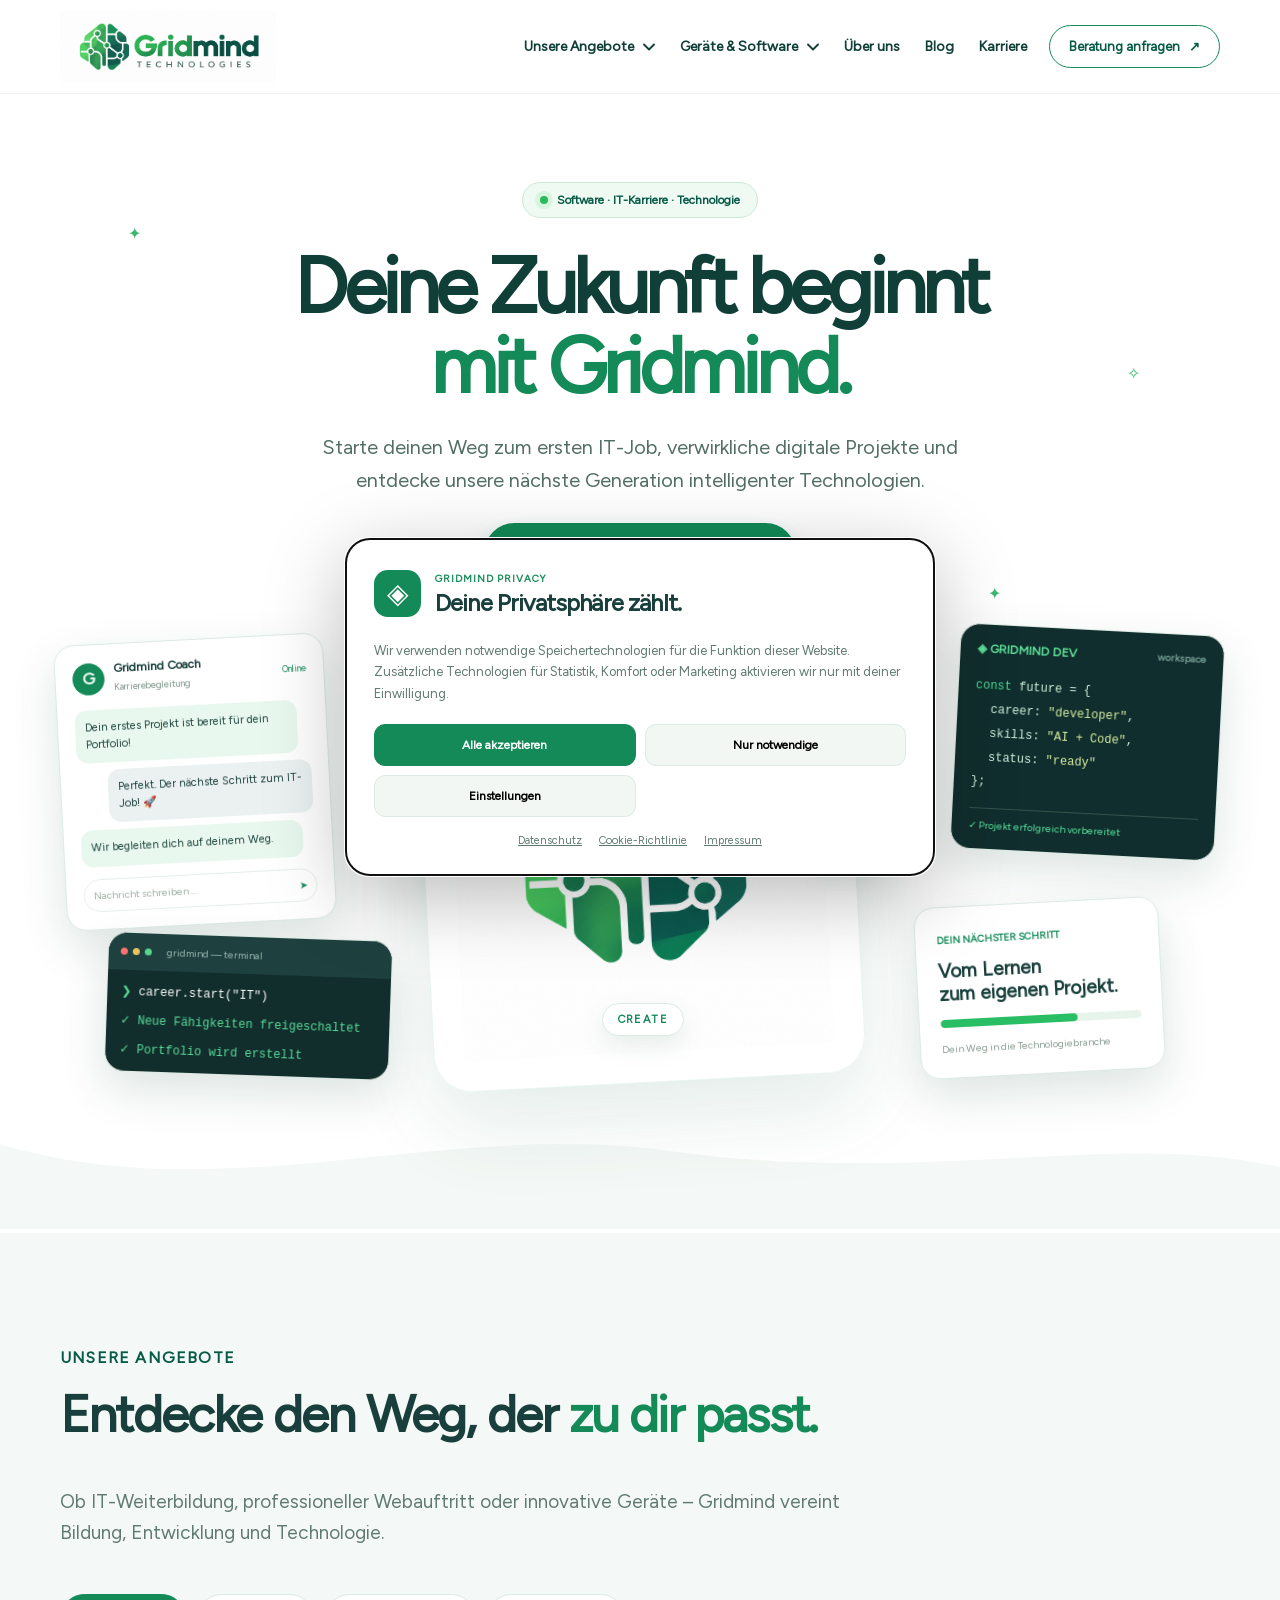
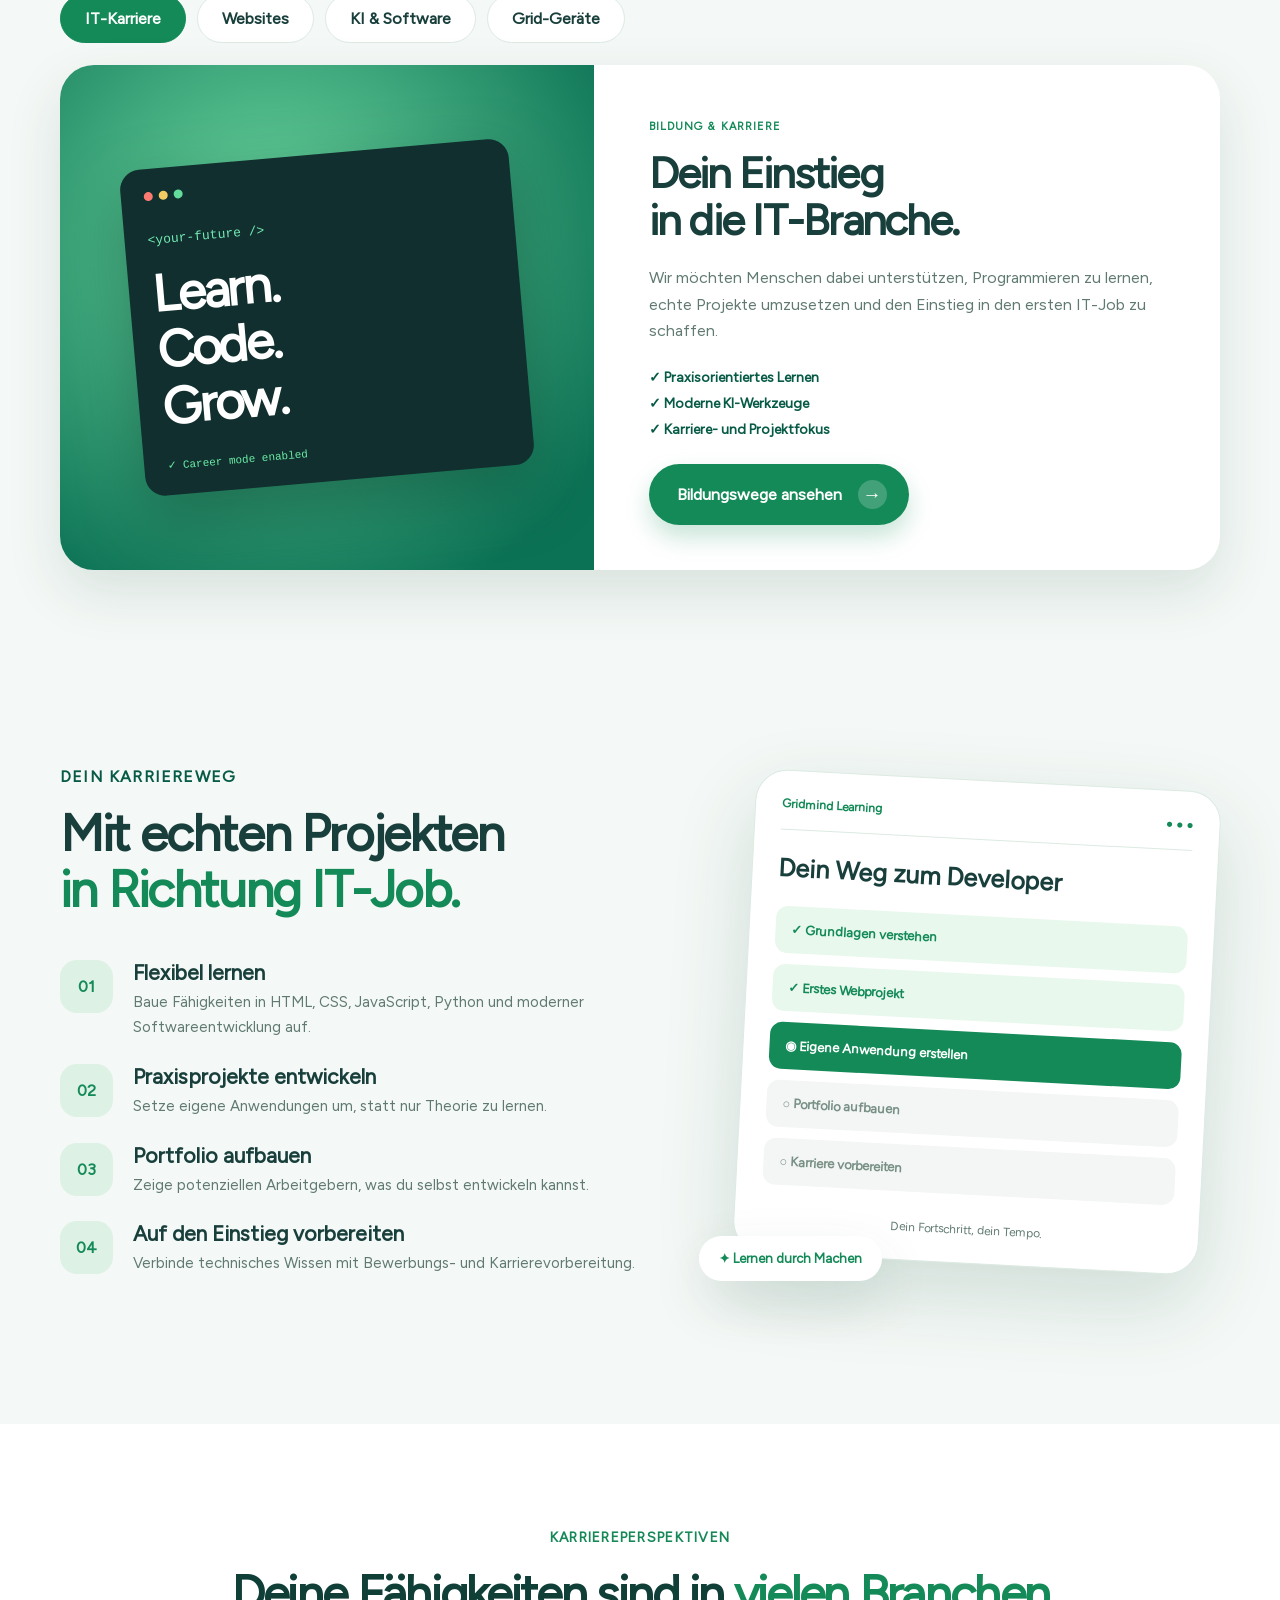
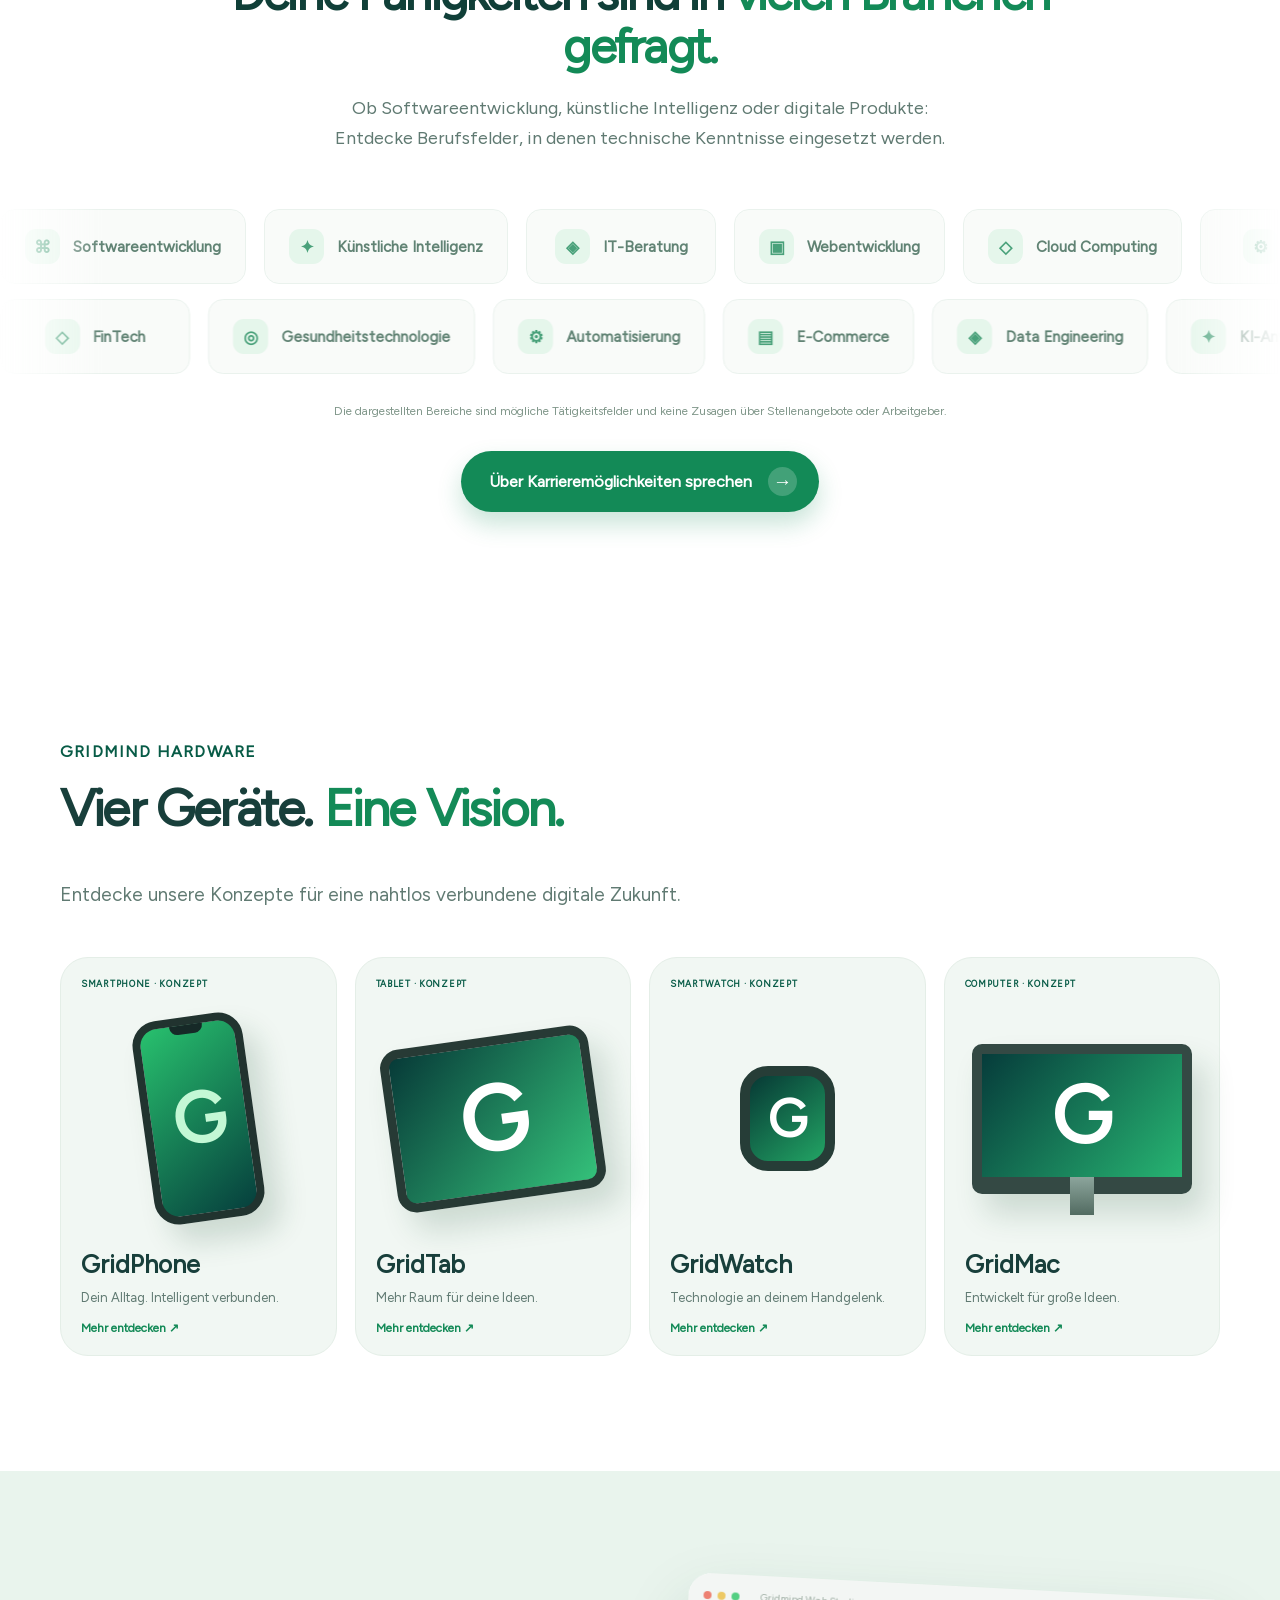
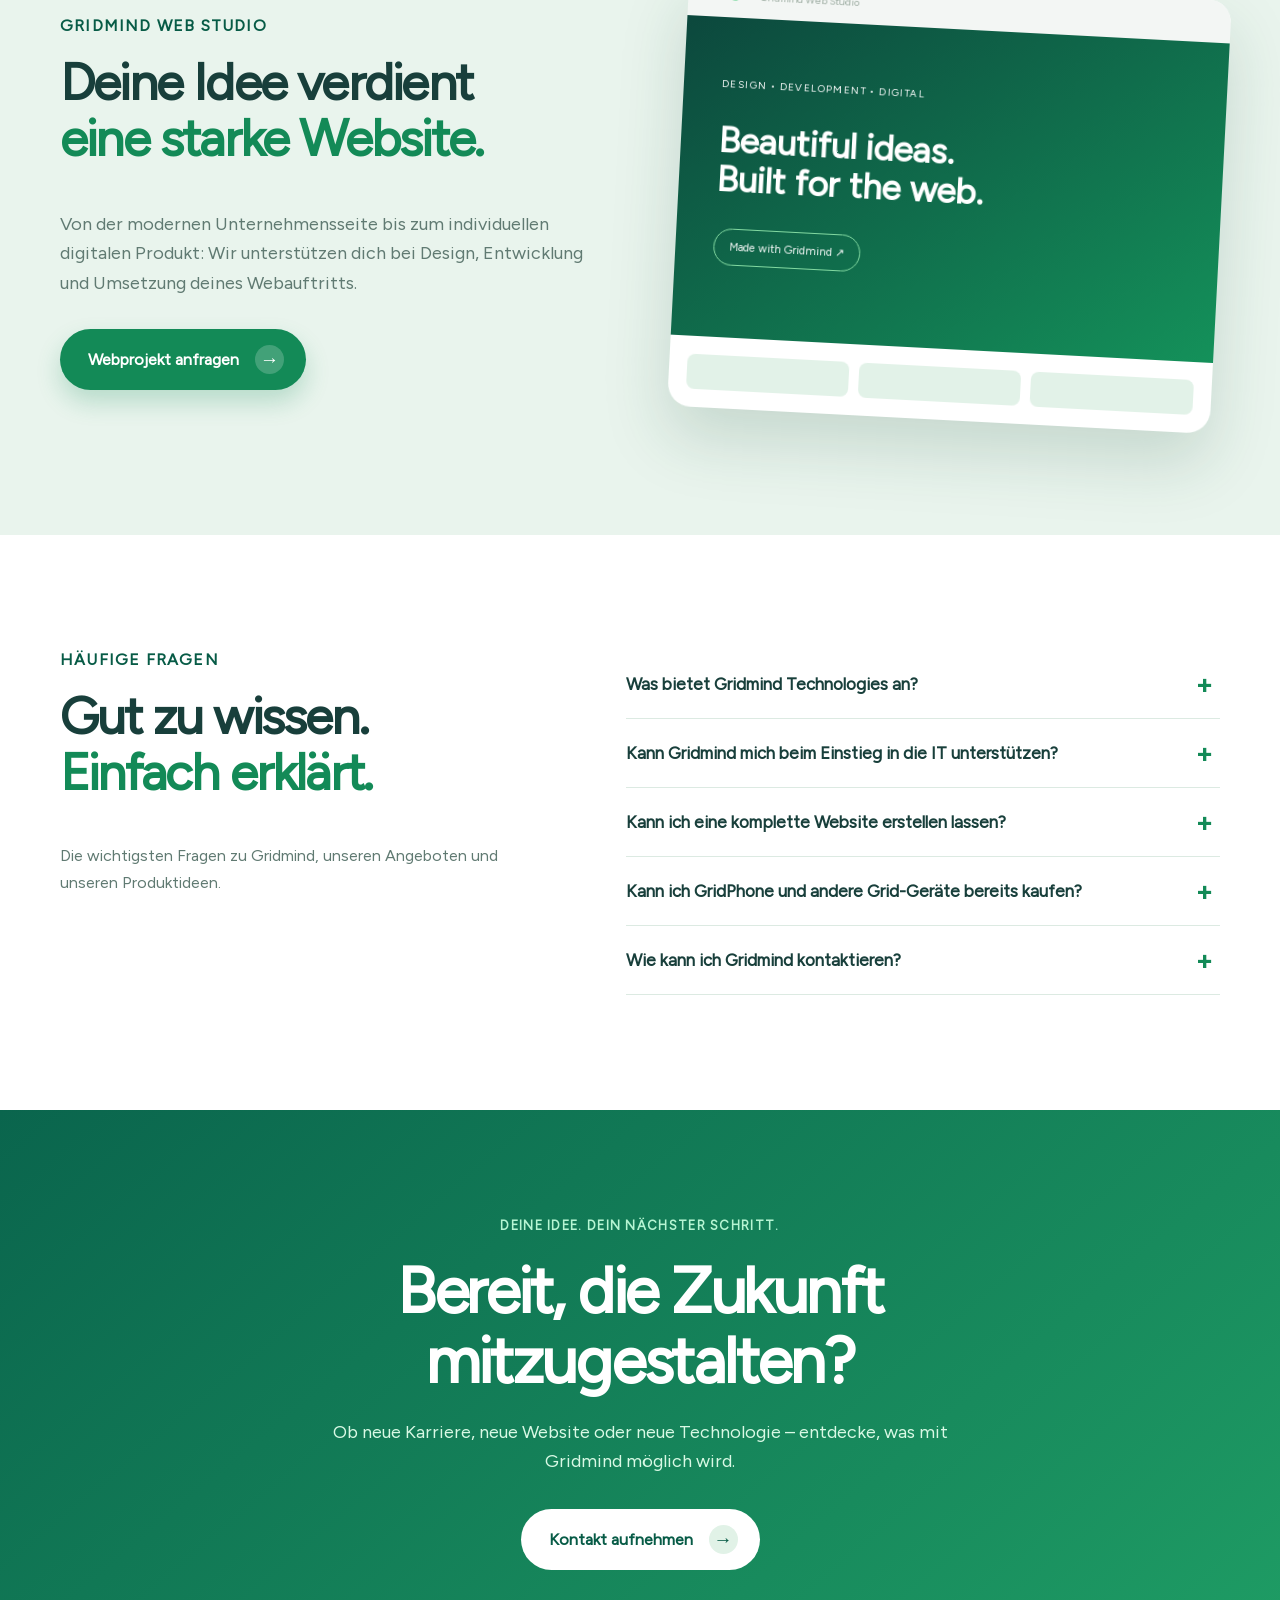
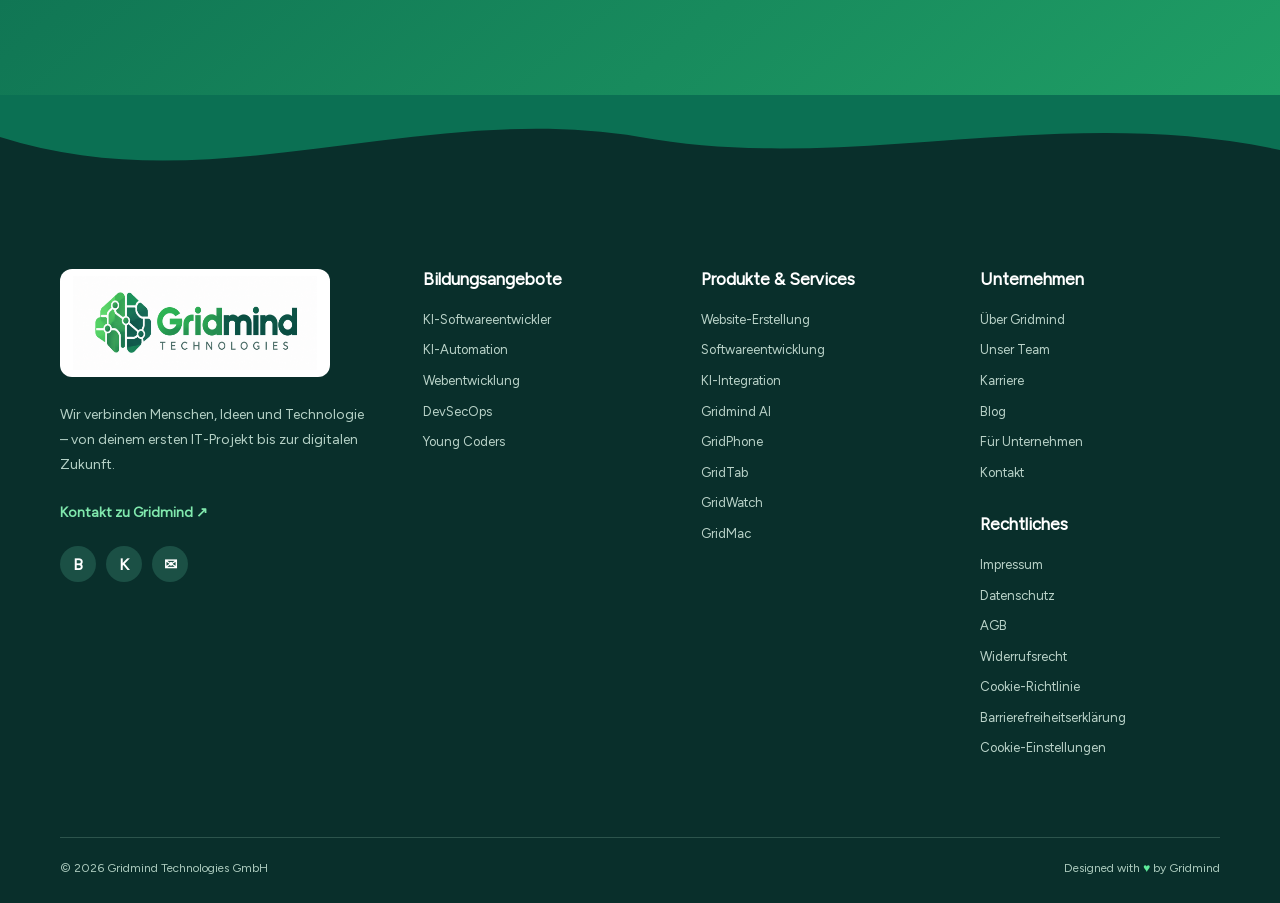
==== index.html @ 161f1cac "Initial commit" ====
<!DOCTYPE html>
<html lang="de">

<head>
  <meta charset="UTF-8">
  <meta name="viewport" content="width=device-width, initial-scale=1">
  <meta name="theme-color" content="#138a57">
  <meta name="description"
    content="Gridmind Technologies: Dein Einstieg in die IT, professionelle Webentwicklung, intelligente Software und die Grid-Gerätewelt.">
  <title>Gridmind Technologies | Deine Zukunft in der IT</title>
  <link rel="icon" href="assets/logo-icon.png" type="image/png">
  <link rel="stylesheet" href="css/style.css">
  <link rel="stylesheet" href="css/figtree.css">
  <link rel="stylesheet" href="css/education-shared.css">
  <link rel="stylesheet" href="../css/roadmap.css">
  <script src="js/main.js" defer></script>
</head>

<body>
  <a class="skip-link" href="#main-content">Zum Hauptinhalt</a>

  <!-- Gemeinsamer Header für alle Gridmind-Seiten -->
  <header class="site-header" id="site-header">
    <div class="container header-inner">
      <a class="brand" href="index.html" aria-label="Gridmind Technologies – Startseite">
        <img src="assets/logo.png" width="280" height="94" alt="Gridmind Technologies">
      </a>

      <nav class="desktop-nav" aria-label="Hauptnavigation">
        <div class="nav-group">
          <button class="nav-trigger" type="button" aria-expanded="false" aria-controls="nav-offers">
            Unsere Angebote
            <svg viewBox="0 0 12 8" width="12" height="8" fill="none" aria-hidden="true">
              <path d="M1 1.5L6 6.5L11 1.5" stroke="currentColor" stroke-width="1.8" stroke-linecap="round"
                stroke-linejoin="round" />
            </svg>
          </button>

          <div class="nav-dropdown" id="nav-offers">
            <span class="dropdown-title">Ausbildung & Karriere</span>
            <a href="bildungsangebote/ki-softwareentwickler.html">KI-Softwareentwickler</a>
            <a href="bildungsangebote/ki-automation.html">KI-Automation</a>
            <a href="bildungsangebote/webentwicklung.html">Webentwicklung</a>
            <a href="bildungsangebote/devsecops.html">DevSecOps</a>
            <a href="bildungsangebote/young-coders.html">Young Coders</a>
            <span class="dropdown-title">Digitale Dienstleistungen</span>
            <a href="services/websites.html">Websites erstellen lassen</a>
            <a href="services/softwareentwicklung.html">Softwareentwicklung</a>
            <a href="services/ki-integration.html">KI-Integration</a>
          </div>
        </div>

        <div class="nav-group">
          <button class="nav-trigger" type="button" aria-expanded="false" aria-controls="nav-devices">
            Geräte & Software
            <svg viewBox="0 0 12 8" width="12" height="8" fill="none" aria-hidden="true">
              <path d="M1 1.5L6 6.5L11 1.5" stroke="currentColor" stroke-width="1.8" stroke-linecap="round"
                stroke-linejoin="round" />
            </svg>
          </button>
          <div class="nav-dropdown" id="nav-devices">
            <a href="produkte/gridphone.html">GridPhone</a>
            <a href="produkte/gridtab.html">GridTab</a>
            <a href="produkte/gridwatch.html">GridWatch</a>
            <a href="produkte/gridmac.html">GridMac</a>
            <a href="produkte/gridmind-ai.html">Gridmind AI</a>
          </div>
        </div>

        <a href="unternehmen/ueber-uns.html">Über uns</a>
        <a href="unternehmen/blog.html">Blog</a>
        <a href="unternehmen/karriere.html">Karriere</a>
      </nav>

      <div class="header-actions">
        <a class="header-cta" href="unternehmen/kontakt.html">
          Beratung anfragen <span aria-hidden="true">↗</span>
        </a>
        <button class="hamburger" id="hamburger" type="button" aria-label="Menü öffnen" aria-controls="mobile-menu"
          aria-expanded="false">
          <span></span><span></span><span></span>
        </button>
      </div>
    </div>

    <nav class="mobile-menu" id="mobile-menu" aria-label="Mobiles Menü" inert>
      <div class="mobile-menu-inner">
        <a href="index.html">Startseite</a>

        <details>
          <summary>Bildungsangebote</summary>
          <div class="mobile-submenu">
            <a href="bildungsangebote/ki-softwareentwickler.html">KI-Softwareentwickler</a>
            <a href="bildungsangebote/ki-automation.html">KI-Automation</a>
            <a href="bildungsangebote/webentwicklung.html">Webentwicklung</a>
            <a href="bildungsangebote/devsecops.html">DevSecOps</a>
            <a href="bildungsangebote/young-coders.html">Young Coders</a>
          </div>
        </details>

        <details>
          <summary>Websites & Software</summary>
          <div class="mobile-submenu">
            <a href="services/websites.html">Website-Erstellung</a>
            <a href="services/softwareentwicklung.html">Softwareentwicklung</a>
            <a href="services/ki-integration.html">KI-Integration</a>
          </div>
        </details>

        <details>
          <summary>Grid-Geräte</summary>
          <div class="mobile-submenu">
            <a href="produkte/gridphone.html">GridPhone</a>
            <a href="produkte/gridtab.html">GridTab</a>
            <a href="produkte/gridwatch.html">GridWatch</a>
            <a href="produkte/gridmac.html">GridMac</a>
            <a href="produkte/gridmind-ai.html">Gridmind AI</a>
          </div>
        </details>

        <a href="unternehmen/ueber-uns.html">Über uns</a>
        <a href="unternehmen/blog.html">Blog</a>
        <a href="unternehmen/karriere.html">Karriere</a>
        <a href="unternehmen/kontakt.html">Kontakt</a>
        <a class="mobile-cta" href="unternehmen/kontakt.html">Beratung anfragen →</a>
      </div>
    </nav>
  </header>

  <main id="main-content">

    <!-- HERO -->
    <section class="hero">
      <span class="sparkle sparkle-one" aria-hidden="true">✦</span>
      <span class="sparkle sparkle-two" aria-hidden="true">✧</span>
      <span class="sparkle sparkle-three" aria-hidden="true">✦</span>

      <div class="container hero-main">
        <div class="hero-kicker">
          <span class="pulse"></span>
          Software · IT-Karriere · Technologie
        </div>

        <h1>
          Deine Zukunft beginnt<br>
          <em>mit Gridmind.</em>
        </h1>

        <p class="hero-lead">
          Starte deinen Weg zum ersten IT-Job, verwirkliche digitale
          Projekte und entdecke unsere nächste Generation
          intelligenter Technologien.
        </p>

        <a class="btn btn-primary hero-button" href="bildungsangebote/ki-softwareentwickler.html">
          Entdecke deine Möglichkeiten
          <span class="arrow-circle">→</span>
        </a>
      </div>

      <div class="container hero-stage">
        <div class="float-card mentor-card">
          <div class="chat-heading">
            <span class="avatar">G</span>
            <div><strong>Gridmind Coach</strong><small>Karrierebegleitung</small></div>
            <span class="online">Online</span>
          </div>
          <div class="chat-bubble">Dein erstes Projekt ist bereit für dein Portfolio!</div>
          <div class="chat-bubble own">Perfekt. Der nächste Schritt zum IT-Job! 🚀</div>
          <div class="chat-bubble">Wir begleiten dich auf deinem Weg.</div>
          <div class="chat-input">Nachricht schreiben ... <span>➤</span></div>
        </div>

        <div class="float-card code-card">
          <div class="code-header"><span>◈ GRIDMIND DEV</span><small>workspace</small></div>
          <div class="code-line"><span class="syntax-green">const</span> future = {</div>
          <div class="code-line indent">career: <span class="syntax-yellow">"developer"</span>,</div>
          <div class="code-line indent">skills: <span class="syntax-yellow">"AI + Code"</span>,</div>
          <div class="code-line indent">status: <span class="syntax-yellow">"ready"</span></div>
          <div class="code-line">};</div>
          <div class="code-success">✓ Projekt erfolgreich vorbereitet</div>
        </div>

        <div class="hero-center-visual">
          <div class="hero-aura"></div>
          <div class="hero-emblem">
            <img src="assets/logo-icon.png" alt="Gridmind Technologies Logo" width="500" height="370">
          </div>
          <div class="orbit-label label-left">LEARN</div>
          <div class="orbit-label label-right">BUILD</div>
          <div class="orbit-label label-bottom">CREATE</div>
        </div>

        <div class="float-card terminal-card">
          <div class="terminal-title">
            <span class="traffic"><i></i><i></i><i></i></span>
            gridmind — terminal
          </div>
          <p><span>❯</span> career.start("IT")</p>
          <p class="terminal-success">✓ Neue Fähigkeiten freigeschaltet</p>
          <p class="terminal-success">✓ Portfolio wird erstellt</p>
        </div>

        <div class="float-card project-card">
          <span class="project-small">DEIN NÄCHSTER SCHRITT</span>
          <strong>Vom Lernen<br>zum eigenen Projekt.</strong>
          <div class="project-progress"><span></span></div>
          <small>Dein Weg in die Technologiebranche</small>
        </div>
      </div>

      <svg class="wave hero-wave" viewBox="0 0 1440 130" preserveAspectRatio="none" aria-hidden="true">
        <path d="M0 34C254 109 490 7 749 41C1047 83 1256 16 1440 60V130H0Z" fill="#f4f8f6" />
      </svg>
    </section>

    <!-- ANGEBOTE -->
    <section class="section offerings" id="angebote">
      <div class="container">
        <span class="eyebrow">UNSERE ANGEBOTE</span>
        <h2>Entdecke den Weg, der <em>zu dir passt.</em></h2>
        <p class="section-intro">
          Ob IT-Weiterbildung, professioneller Webauftritt oder innovative
          Geräte – Gridmind vereint Bildung, Entwicklung und Technologie.
        </p>

        <div class="offer-tabs" role="tablist" aria-label="Angebotskategorien">
          <button type="button" class="offer-tab active" role="tab" aria-selected="true" aria-controls="offer-panel-0"
            id="offer-tab-0" data-offer="0">IT-Karriere</button>
          <button type="button" class="offer-tab" role="tab" aria-selected="false" aria-controls="offer-panel-1"
            id="offer-tab-1" data-offer="1">Websites</button>
          <button type="button" class="offer-tab" role="tab" aria-selected="false" aria-controls="offer-panel-2"
            id="offer-tab-2" data-offer="2">KI & Software</button>
          <button type="button" class="offer-tab" role="tab" aria-selected="false" aria-controls="offer-panel-3"
            id="offer-tab-3" data-offer="3">Grid-Geräte</button>
        </div>

        <div class="offer-panels">
          <article class="offer-panel active" id="offer-panel-0" role="tabpanel" aria-labelledby="offer-tab-0">
            <div class="offer-graphic career-graphic">
              <div class="graphic-window">
                <div class="graphic-dots"><i></i><i></i><i></i></div>
                <span>&lt;your-future /&gt;</span>
                <strong>Learn.<br>Code.<br>Grow.</strong>
                <div class="graphic-status">✓ Career mode enabled</div>
              </div>
            </div>
            <div class="offer-copy">
              <span class="offer-tag">BILDUNG & KARRIERE</span>
              <h3>Dein Einstieg<br>in die IT-Branche.</h3>
              <p>Wir möchten Menschen dabei unterstützen, Programmieren zu lernen, echte Projekte umzusetzen und den
                Einstieg in den ersten IT-Job zu schaffen.</p>
              <div class="offer-benefits">
                <span>✓ Praxisorientiertes Lernen</span>
                <span>✓ Moderne KI-Werkzeuge</span>
                <span>✓ Karriere- und Projektfokus</span>
              </div>
              <a class="btn btn-primary" href="bildungsangebote/ki-softwareentwickler.html">
                Bildungswege ansehen <span class="arrow-circle">→</span>
              </a>
            </div>
          </article>

          <article class="offer-panel" id="offer-panel-1" role="tabpanel" aria-labelledby="offer-tab-1" hidden>
            <div class="offer-graphic website-graphic">
              <div class="browser-mockup">
                <div class="browser-bar"><i></i><i></i><i></i><span>your-next-website</span></div>
                <div class="browser-content">
                  <span>YOUR BRAND</span>
                  <strong>Eine Website,<br>die begeistert.</strong>
                  <div class="mock-button">Jetzt starten →</div>
                  <div class="mock-tiles"><i></i><i></i><i></i></div>
                </div>
              </div>
            </div>
            <div class="offer-copy">
              <span class="offer-tag">WEBDESIGN & ENTWICKLUNG</span>
              <h3>Deine Website.<br>Unsere Umsetzung.</h3>
              <p>Von der ersten Designidee bis zur fertigen responsiven Website: Wir gestalten digitale Auftritte, die
                modern aussehen und zu deinem Unternehmen passen.</p>
              <div class="offer-benefits">
                <span>✓ Individuelles Design</span>
                <span>✓ Responsive Entwicklung</span>
                <span>✓ Technik und Performance</span>
              </div>
              <a class="btn btn-primary" href="services/websites.html">
                Website erstellen lassen <span class="arrow-circle">→</span>
              </a>
            </div>
          </article>

          <article class="offer-panel" id="offer-panel-2" role="tabpanel" aria-labelledby="offer-tab-2" hidden>
            <div class="offer-graphic ai-graphic">
              <div class="ai-orbit"><span>G</span></div>
              <span class="ai-chip chip-a">AI</span>
              <span class="ai-chip chip-b">DATA</span>
              <span class="ai-chip chip-c">CODE</span>
            </div>
            <div class="offer-copy">
              <span class="offer-tag">ARTIFICIAL INTELLIGENCE</span>
              <h3>Intelligente<br>Software gestalten.</h3>
              <p>Wir erforschen und entwickeln KI-gestützte Anwendungen, Automatisierungen und Softwarelösungen, die
                neue Möglichkeiten eröffnen.</p>
              <div class="offer-benefits">
                <span>✓ KI-Anwendungen</span>
                <span>✓ Automatisierung</span>
                <span>✓ Individuelle Softwarelösungen</span>
              </div>
              <a class="btn btn-primary" href="produkte/gridmind-ai.html">
                Gridmind AI entdecken <span class="arrow-circle">→</span>
              </a>
            </div>
          </article>

          <article class="offer-panel" id="offer-panel-3" role="tabpanel" aria-labelledby="offer-tab-3" hidden>
            <div class="offer-graphic devices-graphic">
              <div class="device-desktop">
                <div class="device-screen"><span>GRID</span></div>
                <div class="device-stand"></div>
              </div>
              <div class="device-phone"><span>G</span></div>
              <div class="device-tablet"><span>GRIDTAB</span></div>
              <div class="device-watch"><span>G</span></div>
            </div>
            <div class="offer-copy">
              <span class="offer-tag">GRID HARDWARE · PRODUKTKONZEPTE</span>
              <h3>Technologie,<br>die zusammengehört.</h3>
              <p>Unsere Produktvision verbindet GridPhone, GridTab, GridWatch und GridMac zu einer durchgängigen
                Gerätewelt.</p>
              <div class="offer-benefits">
                <span>✓ Verbundene Geräte</span>
                <span>✓ Einheitliche Bedienung</span>
                <span>✓ Intelligente Integration</span>
              </div>
              <a class="btn btn-primary" href="produkte/gridphone.html">
                Gerätewelt kennenlernen <span class="arrow-circle">→</span>
              </a>
            </div>
          </article>
        </div>
      </div>
    </section>

    <!-- KARRIERE -->
    <section class="section method-section">
      <div class="container method-layout">
        <div>
          <span class="eyebrow">DEIN KARRIEREWEG</span>
          <h2>Mit echten Projekten<br><em>in Richtung IT-Job.</em></h2>
          <div class="method-list">
            <div class="method-item">
              <span class="method-icon">01</span>
              <div>
                <h3>Flexibel lernen</h3>
                <p>Baue Fähigkeiten in HTML, CSS, JavaScript, Python und moderner Softwareentwicklung auf.</p>
              </div>
            </div>
            <div class="method-item">
              <span class="method-icon">02</span>
              <div>
                <h3>Praxisprojekte entwickeln</h3>
                <p>Setze eigene Anwendungen um, statt nur Theorie zu lernen.</p>
              </div>
            </div>
            <div class="method-item">
              <span class="method-icon">03</span>
              <div>
                <h3>Portfolio aufbauen</h3>
                <p>Zeige potenziellen Arbeitgebern, was du selbst entwickeln kannst.</p>
              </div>
            </div>
            <div class="method-item">
              <span class="method-icon">04</span>
              <div>
                <h3>Auf den Einstieg vorbereiten</h3>
                <p>Verbinde technisches Wissen mit Bewerbungs- und Karrierevorbereitung.</p>
              </div>
            </div>
          </div>
        </div>
        <div class="method-showcase">
          <div class="method-screen">
            <div class="screen-top"><span>Gridmind Learning</span><span>● ● ●</span></div>
            <div class="learning-heading">Dein Weg zum Developer</div>
            <div class="learning-step done">✓ Grundlagen verstehen</div>
            <div class="learning-step done">✓ Erstes Webprojekt</div>
            <div class="learning-step current">◉ Eigene Anwendung erstellen</div>
            <div class="learning-step">○ Portfolio aufbauen</div>
            <div class="learning-step">○ Karriere vorbereiten</div>
            <div class="screen-footer">Dein Fortschritt, dein Tempo.</div>
          </div>
          <div class="floating-note">✦ Lernen durch Machen</div>
        </div>
      </div>
    </section>


    <!-- ==========================================
     GRIDMIND – KARRIEREPERSPEKTIVEN
     Wiederverwendbar auf allen Bildungsseiten
     ========================================== -->

    <section class="gm-employer-wall" aria-labelledby="gm-employer-title">

      <div class="gm-employer-heading">
        <span class="gm-employer-eyebrow">
          KARRIEREPERSPEKTIVEN
        </span>

        <h2 id="gm-employer-title">
          Deine Fähigkeiten sind in
          <em>vielen Branchen gefragt.</em>
        </h2>

        <p>
          Ob Softwareentwicklung, künstliche Intelligenz
          oder digitale Produkte: Entdecke Berufsfelder,
          in denen technische Kenntnisse eingesetzt werden.
        </p>
      </div>

      <div class="gm-employer-marquee" role="group" aria-label="IT-Berufsfelder und Branchen">

        <!-- REIHE 1: LINKS -->
        <div class="gm-employer-row">
          <div class="gm-employer-track">

            <div class="gm-employer-group">
              <span class="gm-employer-item"><b>⌘</b> Softwareentwicklung</span>
              <span class="gm-employer-item"><b>✦</b> Künstliche Intelligenz</span>
              <span class="gm-employer-item"><b>◈</b> IT-Beratung</span>
              <span class="gm-employer-item"><b>▣</b> Webentwicklung</span>
              <span class="gm-employer-item"><b>◇</b> Cloud Computing</span>
              <span class="gm-employer-item"><b>⚙</b> DevOps</span>
              <span class="gm-employer-item"><b>✳</b> IT-Sicherheit</span>
              <span class="gm-employer-item"><b>↗</b> App-Entwicklung</span>
            </div>

            <!-- Gleicher Inhalt für nahtlose Wiederholung -->
            <div class="gm-employer-group" aria-hidden="true">
              <span class="gm-employer-item"><b>⌘</b> Softwareentwicklung</span>
              <span class="gm-employer-item"><b>✦</b> Künstliche Intelligenz</span>
              <span class="gm-employer-item"><b>◈</b> IT-Beratung</span>
              <span class="gm-employer-item"><b>▣</b> Webentwicklung</span>
              <span class="gm-employer-item"><b>◇</b> Cloud Computing</span>
              <span class="gm-employer-item"><b>⚙</b> DevOps</span>
              <span class="gm-employer-item"><b>✳</b> IT-Sicherheit</span>
              <span class="gm-employer-item"><b>↗</b> App-Entwicklung</span>
            </div>

          </div>
        </div>

        <!-- REIHE 2: RECHTS -->
        <div class="gm-employer-row gm-employer-row-reverse">
          <div class="gm-employer-track">

            <div class="gm-employer-group">
              <span class="gm-employer-item"><b>◇</b> FinTech</span>
              <span class="gm-employer-item"><b>◎</b> Gesundheitstechnologie</span>
              <span class="gm-employer-item"><b>⚙</b> Automatisierung</span>
              <span class="gm-employer-item"><b>▤</b> E-Commerce</span>
              <span class="gm-employer-item"><b>◈</b> Data Engineering</span>
              <span class="gm-employer-item"><b>✦</b> KI-Anwendungen</span>
              <span class="gm-employer-item"><b>⌘</b> Unternehmenssoftware</span>
              <span class="gm-employer-item"><b>↗</b> Digitale Dienstleistungen</span>
            </div>

            <div class="gm-employer-group" aria-hidden="true">
              <span class="gm-employer-item"><b>◇</b> FinTech</span>
              <span class="gm-employer-item"><b>◎</b> Gesundheitstechnologie</span>
              <span class="gm-employer-item"><b>⚙</b> Automatisierung</span>
              <span class="gm-employer-item"><b>▤</b> E-Commerce</span>
              <span class="gm-employer-item"><b>◈</b> Data Engineering</span>
              <span class="gm-employer-item"><b>✦</b> KI-Anwendungen</span>
              <span class="gm-employer-item"><b>⌘</b> Unternehmenssoftware</span>
              <span class="gm-employer-item"><b>↗</b> Digitale Dienstleistungen</span>
            </div>

          </div>
        </div>

      </div>

      <p class="gm-employer-disclaimer">
        Die dargestellten Bereiche sind mögliche Tätigkeitsfelder
        und keine Zusagen über Stellenangebote oder Arbeitgeber.
      </p>

      <div class="gm-employer-cta">
        <a href="../unternehmen/kontakt.html" class="btn btn-primary">
          Über Karrieremöglichkeiten sprechen
          <span class="arrow-circle" aria-hidden="true">→</span>
        </a>
      </div>
    </section>

    <!-- HARDWARE -->
    <section class="section hardware-section">
      <div class="container">
        <span class="eyebrow">GRIDMIND HARDWARE</span>
        <h2>Vier Geräte. <em>Eine Vision.</em></h2>
        <p class="section-intro">Entdecke unsere Konzepte für eine nahtlos verbundene digitale Zukunft.</p>

        <div class="hardware-grid">
          <a href="produkte/gridphone.html" class="hardware-card">
            <span class="hardware-meta">SMARTPHONE · KONZEPT</span>
            <div class="hardware-illustration">
              <div class="hw-phone">
                <div class="hw-camera"></div><span>G</span>
              </div>
            </div>
            <h3>GridPhone</h3>
            <p>Dein Alltag. Intelligent verbunden.</p><span class="hardware-link">Mehr entdecken ↗</span>
          </a>

          <a href="produkte/gridtab.html" class="hardware-card">
            <span class="hardware-meta">TABLET · KONZEPT</span>
            <div class="hardware-illustration">
              <div class="hw-tab"><span>G</span></div>
            </div>
            <h3>GridTab</h3>
            <p>Mehr Raum für deine Ideen.</p><span class="hardware-link">Mehr entdecken ↗</span>
          </a>

          <a href="produkte/gridwatch.html" class="hardware-card">
            <span class="hardware-meta">SMARTWATCH · KONZEPT</span>
            <div class="hardware-illustration">
              <div class="hw-watch"><span>G</span></div>
            </div>
            <h3>GridWatch</h3>
            <p>Technologie an deinem Handgelenk.</p><span class="hardware-link">Mehr entdecken ↗</span>
          </a>

          <a href="produkte/gridmac.html" class="hardware-card">
            <span class="hardware-meta">COMPUTER · KONZEPT</span>
            <div class="hardware-illustration">
              <div class="hw-mac"><span>G</span></div>
            </div>
            <h3>GridMac</h3>
            <p>Entwickelt für große Ideen.</p><span class="hardware-link">Mehr entdecken ↗</span>
          </a>
        </div>
      </div>
    </section>

    <!-- WEBDESIGN -->
    <section class="section web-section">
      <div class="container web-layout">
        <div class="web-copy">
          <span class="eyebrow">GRIDMIND WEB STUDIO</span>
          <h2>Deine Idee verdient<br><em>eine starke Website.</em></h2>
          <p>Von der modernen Unternehmensseite bis zum individuellen digitalen Produkt: Wir unterstützen dich bei
            Design, Entwicklung und Umsetzung deines Webauftritts.</p>
          <a class="btn btn-primary" href="services/websites.html">
            Webprojekt anfragen <span class="arrow-circle">→</span>
          </a>
        </div>
        <div class="web-preview">
          <div class="preview-toolbar"><i></i><i></i><i></i><span>Gridmind Web Studio</span></div>
          <div class="preview-banner">
            <small>DESIGN • DEVELOPMENT • DIGITAL</small>
            <strong>Beautiful ideas.<br>Built for the web.</strong>
            <span>Made with Gridmind ↗</span>
          </div>
          <div class="preview-bottom">
            <div></div>
            <div></div>
            <div></div>
          </div>
        </div>
      </div>
    </section>

    <!-- FAQ -->
    <section class="section faq-section">
      <div class="container faq-layout">
        <div>
          <span class="eyebrow">HÄUFIGE FRAGEN</span>
          <h2>Gut zu wissen.<br><em>Einfach erklärt.</em></h2>
          <p>Die wichtigsten Fragen zu Gridmind, unseren Angeboten und unseren Produktideen.</p>
        </div>

        <div class="faq-items">
          <details>
            <summary>Was bietet Gridmind Technologies an?</summary>
            <p>Gridmind verbindet IT-Bildung, Webentwicklung, KI-Software und Produktentwicklung unter einer gemeinsamen
              Marke.</p>
          </details>
          <details>
            <summary>Kann Gridmind mich beim Einstieg in die IT unterstützen?</summary>
            <p>Unser Bildungskonzept setzt auf Programmierkenntnisse, praktische Projekte und Karrierevorbereitung.
              Konkrete Kurstermine und Betreuungsleistungen werden auf den Angebotsseiten beschrieben.</p>
          </details>
          <details>
            <summary>Kann ich eine komplette Website erstellen lassen?</summary>
            <p>Unser Web-Studio-Angebot ist auf Konzeption, Gestaltung und technische Umsetzung individueller Websites
              ausgelegt. Einzelheiten werden im Projektgespräch abgestimmt.</p>
          </details>
          <details>
            <summary>Kann ich GridPhone und andere Grid-Geräte bereits kaufen?</summary>
            <p>GridPhone, GridTab, GridWatch und GridMac werden hier zunächst als Produktkonzepte vorgestellt.
              Verfügbarkeit, Preise und technische Daten werden erst bei einer offiziellen Produktankündigung
              veröffentlicht.</p>
          </details>
          <details>
            <summary>Wie kann ich Gridmind kontaktieren?</summary>
            <p>Nutze dafür unsere Kontaktseite. Dort können künftig Beratungs- und Projektanfragen entgegengenommen
              werden.</p>
          </details>
        </div>
      </div>
    </section>

    <!-- FINAL CTA -->
    <section class="final-cta">
      <div class="container final-cta-inner">
        <span>DEINE IDEE. DEIN NÄCHSTER SCHRITT.</span>
        <h2>Bereit, die Zukunft<br>mitzugestalten?</h2>
        <p>Ob neue Karriere, neue Website oder neue Technologie – entdecke, was mit Gridmind möglich wird.</p>
        <a class="btn btn-light" href="unternehmen/kontakt.html">
          Kontakt aufnehmen <span class="arrow-circle">→</span>
        </a>
      </div>
    </section>

  </main>

  <!-- FOOTER MIT SVG-WELLE -->
  <footer class="site-footer">
    <svg class="footer-wave" viewBox="0 0 1440 125" preserveAspectRatio="none" aria-hidden="true">
      <path d="M0 42C240 110 470 5 720 42C955 80 1190 7 1440 55V125H0Z" fill="#092f2b" />
    </svg>

    <div class="footer-main">
      <div class="container footer-grid">

        <div class="footer-brand">
          <a href="index.html" class="footer-logo">
            <img src="assets/logo.png" width="280" height="94" alt="Gridmind Technologies">
          </a>
          <p>Wir verbinden Menschen, Ideen und Technologie – von deinem ersten IT-Projekt bis zur digitalen Zukunft.</p>
          <a class="footer-contact" href="unternehmen/kontakt.html">Kontakt zu Gridmind ↗</a>
          <div class="footer-social" aria-label="Weitere Informationen">
            <a href="unternehmen/blog.html" aria-label="Gridmind Blog">B</a>
            <a href="unternehmen/karriere.html" aria-label="Gridmind Karriere">K</a>
            <a href="unternehmen/kontakt.html" aria-label="Gridmind Kontakt">✉</a>
          </div>
        </div>

        <div class="footer-column">
          <h3>Bildungsangebote</h3>
          <a href="bildungsangebote/ki-softwareentwickler.html">KI-Softwareentwickler</a>
          <a href="bildungsangebote/ki-automation.html">KI-Automation</a>
          <a href="bildungsangebote/webentwicklung.html">Webentwicklung</a>
          <a href="bildungsangebote/devsecops.html">DevSecOps</a>
          <a href="bildungsangebote/young-coders.html">Young Coders</a>
        </div>

        <div class="footer-column">
          <h3>Produkte & Services</h3>
          <a href="services/websites.html">Website-Erstellung</a>
          <a href="services/softwareentwicklung.html">Softwareentwicklung</a>
          <a href="services/ki-integration.html">KI-Integration</a>
          <a href="produkte/gridmind-ai.html">Gridmind AI</a>
          <a href="produkte/gridphone.html">GridPhone</a>
          <a href="produkte/gridtab.html">GridTab</a>
          <a href="produkte/gridwatch.html">GridWatch</a>
          <a href="produkte/gridmac.html">GridMac</a>
        </div>

        <div class="footer-column">
          <h3>Unternehmen</h3>
          <a href="unternehmen/ueber-uns.html">Über Gridmind</a>
          <a href="unternehmen/team.html">Unser Team</a>
          <a href="unternehmen/karriere.html">Karriere</a>
          <a href="unternehmen/blog.html">Blog</a>
          <a href="unternehmen/fuer-unternehmen.html">Für Unternehmen</a>
          <a href="unternehmen/kontakt.html">Kontakt</a>

          <h3 class="footer-subtitle">Rechtliches</h3>
          <a href="rechtliches/impressum.html">Impressum</a>
          <a href="rechtliches/datenschutz.html">Datenschutz</a>
          <a href="rechtliches/agb.html">AGB</a>
          <a href="rechtliches/widerruf.html">Widerrufsrecht</a>
          <a href="rechtliches/cookies.html">Cookie-Richtlinie</a>
          <a href="rechtliches/barrierefreiheit.html">Barrierefreiheitserklärung</a>
          <button class="footer-text-button" type="button" data-open-cookie>
            Cookie-Einstellungen
          </button>
        </div>
      </div>

      <div class="container footer-bottom">
        <span>© 2026 Gridmind Technologies GmbH</span>
        <span>Designed with <span class="heart">♥</span> by Gridmind</span>
      </div>
    </div>
  </footer>

  <!-- EIGENER COOKIE-DIALOG -->
  <div class="cookie-overlay" id="cookie-overlay" hidden></div>

  <section class="cookie-banner" id="cookie-banner" role="dialog" aria-modal="true" aria-labelledby="cookie-title"
    aria-describedby="cookie-description" tabindex="-1" hidden>
    <div class="cookie-heading">
      <span class="cookie-icon">◈</span>
      <div>
        <span class="cookie-brand">GRIDMIND PRIVACY</span>
        <h2 id="cookie-title">Deine Privatsphäre zählt.</h2>
      </div>
    </div>

    <p id="cookie-description">
      Wir verwenden notwendige Speichertechnologien für die Funktion
      dieser Website. Zusätzliche Technologien für Statistik,
      Komfort oder Marketing aktivieren wir nur mit deiner Einwilligung.
    </p>

    <div class="cookie-details" id="cookie-details" hidden>
      <label class="cookie-option">
        <span><strong>Notwendig</strong><small>Für grundlegende Funktionen und deine Auswahl.</small></span>
        <input type="checkbox" checked disabled>
      </label>
      <label class="cookie-option">
        <span><strong>Funktional</strong><small>Zusätzliche Komfortfunktionen.</small></span>
        <input type="checkbox" id="consent-functional">
      </label>
      <label class="cookie-option">
        <span><strong>Statistik</strong><small>Optionale Auswertung der Website-Nutzung.</small></span>
        <input type="checkbox" id="consent-analytics">
      </label>
      <label class="cookie-option">
        <span><strong>Marketing</strong><small>Optionale Marketingtechnologien.</small></span>
        <input type="checkbox" id="consent-marketing">
      </label>
    </div>

    <div class="cookie-actions">
      <button class="cookie-btn cookie-accept" type="button" id="cookie-accept">
        Alle akzeptieren
      </button>
      <button class="cookie-btn cookie-reject" type="button" id="cookie-reject">
        Nur notwendige
      </button>
      <button class="cookie-btn cookie-settings" type="button" id="cookie-settings">
        Einstellungen
      </button>
      <button class="cookie-btn cookie-save" type="button" id="cookie-save" hidden>
        Auswahl speichern
      </button>
    </div>

    <div class="cookie-legal">
      <a href="rechtliches/datenschutz.html">Datenschutz</a>
      <a href="rechtliches/cookies.html">Cookie-Richtlinie</a>
      <a href="rechtliches/impressum.html">Impressum</a>
    </div>
  </section>
</body>

</html>
---- css/style.css ----
/* ==========================================
   GRIDMIND TECHNOLOGIES
   MAIN STYLESHEET
   ========================================== */

:root {
    --green: #138a57;
    --green-bright: #29be64;
    --green-light: #6fdda1;
    --green-dark: #075b46;
    --green-soft: #e4f6ea;

    --navy: #103f38;
    --navy-dark: #092f2b;

    --ink: #183f3b;
    --muted: #607a72;

    --surface: #f4f8f6;
    --white: #ffffff;
    --line: #dceae2;

    --shadow: 0 22px 55px rgba(13, 73, 52, 0.12);
    --radius: 30px;
}

/* ==========================================
   RESET
   ========================================== */

* {
    box-sizing: border-box;
}

html {
    scroll-behavior: smooth;
}

body {
    margin: 0;
    color: var(--ink);
    background: var(--white);
    font-family: "Figtree", Arial, sans-serif;
    -webkit-font-smoothing: antialiased;
    overflow-x: hidden;
}

body.menu-open {
    overflow: hidden;
}

button,
input {
    font: inherit;
}

button {
    cursor: pointer;
}

a {
    color: inherit;
    text-decoration: none;
}

img,
svg {
    max-width: 100%;
}

[hidden] {
    display: none !important;
}

button:focus-visible,
a:focus-visible,
summary:focus-visible {
    outline: 3px solid var(--green-bright);
    outline-offset: 4px;
}

.container {
    width: min(1160px, calc(100% - 48px));
    margin-inline: auto;
}

.skip-link {
    position: fixed;
    top: -70px;
    left: 15px;
    z-index: 5000;
    padding: 12px 18px;
    background: white;
}

.skip-link:focus {
    top: 15px;
}

h1,
h2,
h3,
p {
    margin-top: 0;
}

h2 {
    font-size: clamp(36px, 4vw, 56px);
    line-height: 1.09;
    letter-spacing: -0.035em;
    font-weight: 900;
}

h2 em,
h1 em {
    color: var(--green);
    font-style: normal;
}

p {
    line-height: 1.65;
}

.section {
    padding: 115px 0;
}

.eyebrow {
    color: var(--green-dark);
    font-size: 16px;
    font-weight: 800;
    letter-spacing: 0.075em;
    display: block;
    margin-bottom: 20px;
}

.section-intro {
    font-size: 19px;
    color: var(--muted);
    max-width: 780px;
    margin-bottom: 46px;
}

/* ==========================================
   BUTTONS
   ========================================== */

.btn {
    display: inline-flex;
    align-items: center;
    justify-content: center;
    gap: 16px;

    padding: 16px 22px 16px 28px;
    border-radius: 100px;

    font-size: 16px;
    font-weight: 800;

    transition:
        transform 250ms ease,
        background-color 250ms ease,
        box-shadow 250ms ease;
}

.btn:hover {
    transform: translateY(-3px);
}

.btn-primary {
    background: var(--green);
    color: white;
    box-shadow: 0 12px 24px rgba(19, 138, 87, 0.23);
}

.btn-primary:hover {
    background: var(--green-dark);
    box-shadow: 0 18px 30px rgba(19, 138, 87, 0.3);
}

.arrow-circle {
    display: grid;
    place-items: center;
    width: 29px;
    height: 29px;
    border-radius: 50%;
    background: rgba(255, 255, 255, 0.2);
    font-size: 19px;
}

/* ==========================================
   HEADER / NAVIGATION
   ========================================== */

.site-header {
    height: 94px;
    background: white;
    position: relative;
    z-index: 100;
    border-bottom: 1px solid rgba(9, 70, 49, 0.06);
}

.header-inner {
    height: 100%;
    display: flex;
    align-items: center;
    justify-content: space-between;
    gap: 22px;
}

.brand {
    display: flex;
    align-items: center;
    flex: 0 0 auto;
}

.brand img {
    width: 236px;
    height: 72px;
    object-fit: contain;
    object-position: left center;
}

.desktop-nav {
    display: flex;
    align-items: center;
    gap: 25px;
    margin-left: auto;
}

.desktop-nav > a,
.nav-trigger {
    background: none;
    border: 0;
    padding: 14px 0;
    color: var(--navy);
    font-size: 14px;
    font-weight: 700;
    white-space: nowrap;
    transition: color 200ms ease;
}

.desktop-nav > a:hover,
.nav-trigger:hover {
    color: var(--green);
}

.nav-group {
    position: relative;
}

.nav-trigger {
    display: flex;
    align-items: center;
    gap: 9px;
}

.nav-trigger svg {
    transition: transform 250ms ease;
}

.nav-group.open .nav-trigger svg {
    transform: rotate(180deg);
}

.nav-dropdown {
    position: absolute;
    top: calc(100% + 8px);
    left: -23px;

    width: 265px;
    padding: 14px;

    border: 1px solid var(--line);
    background: white;
    border-radius: 19px;
    box-shadow: var(--shadow);

    opacity: 0;
    visibility: hidden;
    transform: translateY(8px);

    transition:
        opacity 220ms ease,
        visibility 220ms ease,
        transform 220ms ease;

    display: grid;
    gap: 2px;
}

.nav-group.open .nav-dropdown,
.nav-group:focus-within .nav-dropdown,
.nav-group:hover .nav-dropdown {
    opacity: 1;
    visibility: visible;
    transform: translateY(0);
}

.nav-dropdown a {
    font-size: 14px;
    font-weight: 650;
    border-radius: 9px;
    padding: 11px 12px;
}

.nav-dropdown a:hover {
    color: var(--green);
    background: var(--surface);
}

.dropdown-title {
    padding: 12px 12px 6px;
    font-size: 11px;
    font-weight: 900;
    letter-spacing: 0.08em;
    color: #7b9287;
}

.header-actions {
    display: flex;
    align-items: center;
    gap: 12px;
}

.header-cta {
    border: 1.5px solid var(--green);
    border-radius: 30px;
    padding: 13px 19px;

    color: var(--green-dark);
    font-size: 13px;
    font-weight: 800;

    display: flex;
    gap: 9px;
    align-items: center;
    white-space: nowrap;

    transition:
        background-color 200ms ease,
        color 200ms ease;
}

.header-cta:hover {
    background: var(--green);
    color: white;
}

/* ==========================================
   HAMBURGER
   ========================================== */

.hamburger {
    display: none;
    border: none;
    background: transparent;

    width: 44px;
    height: 44px;
    padding: 10px;
    position: relative;
}

.hamburger span {
    position: absolute;
    left: 11px;
    width: 23px;
    height: 2px;
    background: var(--navy);
    border-radius: 3px;

    transition:
        top 300ms ease,
        transform 300ms ease,
        opacity 180ms ease;
}

.hamburger span:nth-child(1) {
    top: 13px;
}

.hamburger span:nth-child(2) {
    top: 21px;
}

.hamburger span:nth-child(3) {
    top: 29px;
}

.hamburger.active span:nth-child(1) {
    top: 21px;
    transform: rotate(45deg);
}

.hamburger.active span:nth-child(2) {
    opacity: 0;
}

.hamburger.active span:nth-child(3) {
    top: 21px;
    transform: rotate(-45deg);
}

/* ==========================================
   MOBILE MENU
   ========================================== */

.mobile-menu {
    display: none;

    position: absolute;
    top: 94px;
    left: 0;
    width: 100%;

    background: white;
    box-shadow: 0 24px 38px rgba(0, 0, 0, 0.1);

    max-height: calc(100dvh - 94px);
    overflow-y: auto;
}

.mobile-menu.open {
    display: block;
    animation: gmMenuIn 260ms ease both;
}

@keyframes gmMenuIn {
    from {
        opacity: 0;
        transform: translateY(-8px);
    }

    to {
        opacity: 1;
        transform: translateY(0);
    }
}

.mobile-menu-inner {
    padding: 20px 25px 35px;
    display: grid;
    gap: 2px;
}

.mobile-menu a,
.mobile-menu summary {
    display: block;
    cursor: pointer;
    padding: 15px 8px;
    font-size: 17px;
    font-weight: 800;
    border-bottom: 1px solid var(--line);
}

.mobile-menu a:hover,
.mobile-menu summary:hover {
    color: var(--green);
}

.mobile-menu details summary {
    list-style: none;
}

.mobile-menu details summary::-webkit-details-marker {
    display: none;
}

.mobile-menu details summary::after {
    content: "+";
    float: right;
}

.mobile-menu details[open] summary::after {
    content: "−";
}

.mobile-submenu {
    padding: 5px 0 10px 20px;
}

.mobile-submenu a {
    font-size: 15px;
    font-weight: 600;
    border-bottom: 0;
    padding: 11px 8px;
}

.mobile-menu .mobile-cta {
    background: var(--green);
    color: white;
    border-radius: 30px;
    text-align: center;
    margin-top: 20px;
    border: none;
}

/* ==========================================
   HERO
   ========================================== */

.hero {
    position: relative;
    isolation: isolate;
    background: white;
    padding: 88px 0 0;
    overflow: hidden;
}

.hero-main {
    position: relative;
    text-align: center;
    z-index: 2;
}

.hero-kicker {
    display: inline-flex;
    align-items: center;
    gap: 9px;

    border: 1px solid #c9e9d6;
    border-radius: 25px;
    background: #effaf2;

    color: var(--green-dark);
    font-size: 12px;
    font-weight: 800;

    padding: 10px 17px;
    margin-bottom: 28px;
}

.pulse {
    width: 8px;
    height: 8px;
    background: #2dba5b;
    border-radius: 50%;
    box-shadow: 0 0 0 5px #d8f5e0;
    animation: gmPulse 3s ease-in-out infinite;
}

@keyframes gmPulse {
    0%,
    100% {
        box-shadow: 0 0 0 4px #d8f5e0;
    }

    50% {
        box-shadow: 0 0 0 7px #d8f5e080;
    }
}

.hero h1 {
    font-size: clamp(48px, 6.1vw, 83px);
    line-height: 1.03;
    letter-spacing: -0.052em;
    font-weight: 900;
    color: var(--navy);
    margin-bottom: 24px;
}

.hero-lead {
    font-size: clamp(16px, 1.6vw, 20px);
    max-width: 700px;
    margin: 0 auto 26px;
    color: #526e65;
}

/* ==========================================
   SVG SPARKLES
   ========================================== */

.sparkle {
    position: absolute;
    z-index: 1;
    width: 30px;
    height: 40px;
    color: #3bb66d;
    pointer-events: none;
    transform-origin: center;
    animation: gmTwinkle 5s ease-in-out infinite;
}

.sparkle-one {
    top: 130px;
    left: 10%;
    animation-delay: 0s;
}

.sparkle-two {
    top: 270px;
    right: 9%;
    width: 38px;
    height: 48px;
    animation-delay: -1.7s;
}

.sparkle-three {
    top: 490px;
    right: 21%;
    width: 23px;
    height: 32px;
    animation-delay: -3.2s;
}

@keyframes gmTwinkle {
    0%,
    100% {
        opacity: 0.4;
        transform: scale(0.85) rotate(0deg);
    }

    50% {
        opacity: 1;
        transform: scale(1.12) rotate(10deg);
    }
}

/* ==========================================
   HERO STAGE
   ========================================== */

.hero-stage {
    height: 500px;
    position: relative;
    margin-top: 30px;
    perspective: 1200px;
}

/* ==========================================
   CENTRAL GRIDMIND VISUAL
   ========================================== */

.hero-center-visual {
    width: 480px;
    height: 390px;

    position: absolute;
    left: 50%;
    top: 37px;

    transform: translateX(-50%);

    display: grid;
    place-items: center;
    z-index: 1;
}

.hero-aura {
    position: absolute;
    inset: 10px;
    border-radius: 50%;

    background: radial-gradient(ellipse, #daf6e4 0%, rgba(222, 250, 232, 0.65) 38%, transparent 72%);
}

.hero-emblem {
    width: 90%;
    padding: 30px;
    border-radius: 38px;

    background: rgba(255, 255, 255, 0.86);
    border: 1px solid #e9f5ee;

    box-shadow: 0 30px 85px rgba(14, 101, 63, 0.12);

    transform: rotate(-3deg);
    transform-origin: center;

    opacity: 1;
    backface-visibility: hidden;
}

.hero-emblem img {
    display: block;
    width: 100%;
}

.orbit-label {
    position: absolute;
    z-index: 2;

    font-size: 11px;
    letter-spacing: 0.13em;
    font-weight: 900;
    color: var(--green);

    background: white;
    border: 1px solid var(--line);
    box-shadow: 0 10px 24px rgba(27, 103, 67, 0.1);

    border-radius: 24px;
    padding: 9px 15px;
}

.label-left {
    left: 9px;
    top: 90px;
}

.label-right {
    right: 0;
    top: 180px;
}

.label-bottom {
    bottom: 5px;
    left: 42%;
}

/* ==========================================
   FLOATING CARDS
   ========================================== */

.float-card {
    position: absolute;
    z-index: 3;

    background: white;
    border: 1px solid var(--line);
    border-radius: 20px;

    box-shadow: 0 18px 45px rgba(16, 74, 53, 0.14);
    overflow: hidden;

    transform-origin: center;
    backface-visibility: hidden;
    opacity: 1;
}

/* MENTOR */

.mentor-card {
    width: 270px;
    left: 0;
    top: 25px;
    padding: 17px;
    transform: rotate(-3deg);
}

.chat-heading {
    display: flex;
    gap: 9px;
    align-items: center;
    margin-bottom: 15px;
}

.avatar {
    background: var(--green);
    color: white;
    border-radius: 50%;

    width: 32px;
    height: 32px;

    display: grid;
    place-items: center;
    font-weight: 900;
}

.chat-heading strong {
    font-size: 12px;
    display: block;
}

.chat-heading small {
    font-size: 9px;
    color: #7b9287;
}

.online {
    font-size: 9px;
    color: var(--green);
    margin-left: auto;
}

.chat-bubble {
    background: #e9f8ee;
    padding: 10px;
    border-radius: 12px;

    font-size: 11px;
    line-height: 1.5;
    margin: 7px 12px 7px 0;
}

.chat-bubble.own {
    background: #ebf0f1;
    margin-left: 30px;
    margin-right: 0;
}

.chat-input {
    border: 1px solid #e6eee8;
    color: #9baea1;
    padding: 9px;
    border-radius: 20px;
    font-size: 10px;
    margin-top: 12px;
}

.chat-input span {
    float: right;
    color: var(--green);
}

/* CODE CARD */

.code-card {
    width: 265px;
    right: 0;
    top: 15px;

    padding: 17px;
    background: #102e2d;
    color: #d2f2df;
    transform: rotate(3deg);
}

.code-header {
    display: flex;
    justify-content: space-between;
    color: #5fe49b;
    font-size: 12px;
    font-weight: 800;
    margin-bottom: 18px;
}

.code-header small {
    color: #729b91;
}

.code-line {
    font-family: Consolas, monospace;
    font-size: 12px;
    line-height: 2;
}

.indent {
    padding-left: 16px;
}

.syntax-green {
    color: #49db92;
}

.syntax-yellow {
    color: #d8eea2;
}

.code-success {
    margin-top: 14px;
    font-size: 10px;
    color: #59eaa0;
    border-top: 1px solid #31544c;
    padding-top: 10px;
}

/* TERMINAL */

.terminal-card {
    left: 4%;
    bottom: 38px;
    width: 285px;

    background: #112e2c;
    color: white;

    transform: rotate(2deg);
}

.terminal-title {
    display: flex;
    align-items: center;
    gap: 15px;

    background: #1e4140;
    padding: 12px;

    font-size: 10px;
    color: #9bb9b0;
}

.traffic {
    display: flex;
    gap: 5px;
}

.traffic i {
    height: 7px;
    width: 7px;
    border-radius: 50%;
    background: #fd756d;
}

.traffic i:nth-child(2) {
    background: #eac35d;
}

.traffic i:nth-child(3) {
    background: #54d78c;
}

.terminal-card p {
    margin: 14px;
    font:
        12px Consolas,
        monospace;
}

.terminal-card p span,
.terminal-success {
    color: #5add9a;
}

/* PROJECT */

.project-card {
    right: 5%;
    bottom: 40px;
    padding: 21px;
    width: 245px;
    transform: rotate(-3deg);
}

.project-small {
    color: var(--green);
    font-size: 10px;
    font-weight: 900;
}

.project-card strong {
    display: block;
    margin: 13px 0;
    font-size: 19px;
    line-height: 1.2;
}

.project-progress {
    height: 8px;
    background: #e7f4eb;
    border-radius: 20px;
    margin-bottom: 10px;
    overflow: hidden;
}

.project-progress span {
    display: block;
    height: 100%;
    width: 68%;
    background: var(--green-bright);
    border-radius: inherit;
}

.project-card small {
    font-size: 10px;
    color: #879c91;
}

/* ==========================================
   GRIDMIND HERO – SMOOTH FLOAT ANIMATION
   Inspired by the Developer Akademie layout
   ========================================== */

/* Die Ausgangspositionen der Karten bleiben erhalten */

.hero-stage .float-card {
    transform-origin: center;
    backface-visibility: hidden;
    will-change: transform;
}

/* Mentor: links und oben */
.hero-stage .mentor-card {
    animation:
        gmFadeIn 0.9s cubic-bezier(0.2, 0.7, 0.2, 1) 0.35s both,
        gmDriftA 9s ease-in-out 1.3s infinite;
}

/* Code: rechts und oben */
.hero-stage .code-card {
    animation:
        gmFadeIn 0.9s cubic-bezier(0.2, 0.7, 0.2, 1) 0.45s both,
        gmDriftB 11s ease-in-out 1.4s infinite;
}

/* Terminal: rechts und oben */
.hero-stage .terminal-card {
    animation:
        gmFadeIn 0.9s cubic-bezier(0.2, 0.7, 0.2, 1) 0.85s both,
        gmDriftF 11s ease-in-out 1.8s infinite;
}

/* Projektkarte: links und unten */
.hero-stage .project-card {
    animation:
        gmFadeIn 0.9s cubic-bezier(0.2, 0.7, 0.2, 1) 0.75s both,
        gmDriftE 13s ease-in-out 1.7s infinite;
}

/* Zentrales Gridmind-Logo */
.hero-stage .hero-emblem {
    animation:
        gmFadeIn 1.1s cubic-bezier(0.2, 0.7, 0.2, 1) both,
        gmCenterBob 7s ease-in-out 1.4s infinite;
}

/* Die Eingangsanimation verändert nur opacity.
   So überschreibt sie die Schwebeanimation nicht. */

@keyframes gmFadeIn {
    from {
        opacity: 0;
    }

    to {
        opacity: 1;
    }
}

/* Gleiche Driftbewegungen wie in der Vorlage */

@keyframes gmDriftA {
    0%,
    100% {
        transform: translate(0, 0) rotate(-3deg);
    }

    50% {
        transform: translate(-8px, -14px) rotate(-3deg);
    }
}

@keyframes gmDriftB {
    0%,
    100% {
        transform: translate(0, 0) rotate(3deg);
    }

    50% {
        transform: translate(12px, -10px) rotate(3deg);
    }
}

@keyframes gmDriftE {
    0%,
    100% {
        transform: translate(0, 0) rotate(-3deg);
    }

    50% {
        transform: translate(-10px, 10px) rotate(-3deg);
    }
}

@keyframes gmDriftF {
    0%,
    100% {
        transform: translate(0, 0) rotate(2deg);
    }

    50% {
        transform: translate(8px, -10px) rotate(2deg);
    }
}

@keyframes gmCenterBob {
    0%,
    100% {
        transform: translate(0, 0) rotate(-3deg);
    }

    50% {
        transform: translate(0, -10px) rotate(-3deg);
    }
}

/* Sparkles */

.hero .sparkle {
    animation: gmTwinkle 3.2s ease-in-out infinite;
}

.hero .sparkle-one {
    animation-duration: 2.6s;
    animation-delay: 0.3s;
}

.hero .sparkle-two {
    animation-duration: 2.1s;
    animation-delay: 0.6s;
}

.hero .sparkle-three {
    animation-duration: 3.9s;
    animation-delay: 1.8s;
}

@keyframes gmTwinkle {
    0%,
    100% {
        opacity: 0.5;
        transform: scale(0.9);
    }

    50% {
        opacity: 1;
        transform: scale(1.08);
    }
}

/* ==========================================
   ANGEBOTE
   ========================================== */

.offerings {
    background: var(--surface);
}

.offer-tabs {
    display: flex;
    flex-wrap: wrap;
    gap: 11px;
    margin-bottom: 22px;
}

.offer-tab {
    padding: 14px 24px;
    border: 1px solid var(--line);
    border-radius: 50px;

    background: white;
    color: var(--ink);
    font-weight: 800;

    transition:
        background-color 200ms ease,
        color 200ms ease;
}

.offer-tab.active,
.offer-tab:hover {
    background: var(--green);
    border-color: var(--green);
    color: white;
}

.offer-panel {
    display: none;
    background: white;
    border-radius: 34px;
    min-height: 470px;

    box-shadow: var(--shadow);
    overflow: hidden;

    grid-template-columns: 46% 54%;
}

.offer-panel.active {
    display: grid;
    animation: gmPanelFade 350ms ease both;
}

@keyframes gmPanelFade {
    from {
        opacity: 0;
        transform: translateY(8px);
    }

    to {
        opacity: 1;
        transform: translateY(0);
    }
}

.offer-graphic {
    position: relative;
    overflow: hidden;
    min-height: 470px;

    display: grid;
    place-items: center;
}

.career-graphic {
    background: radial-gradient(circle at 40% 35%, #6fdaa1, #0c7255 85%);
}

.graphic-window {
    width: 73%;
    padding: 23px;
    border-radius: 20px;

    background: #102f2e;
    color: white;

    transform: rotate(-5deg);
    box-shadow: 0 25px 65px rgba(7, 60, 44, 0.44);
}

.graphic-dots {
    display: flex;
    gap: 6px;
    margin-bottom: 28px;
}

.graphic-dots i {
    background: #fe7b71;
    border-radius: 50%;
    width: 9px;
    height: 9px;
}

.graphic-dots i:nth-child(2) {
    background: #f4ca62;
}

.graphic-dots i:nth-child(3) {
    background: #63db9a;
}

.graphic-window > span {
    color: #74eab4;
    font: 13px monospace;
}

.graphic-window strong {
    display: block;
    font-size: clamp(32px, 4vw, 57px);
    line-height: 1.1;
    margin: 18px 0 25px;
    letter-spacing: -0.04em;
}

.graphic-status {
    color: #6beca5;
    font: 11px monospace;
}

.offer-copy {
    padding: 55px 55px 45px;
    display: flex;
    flex-direction: column;
    align-items: flex-start;
}

.offer-tag {
    font-size: 11px;
    font-weight: 900;
    letter-spacing: 0.1em;
    color: var(--green);
    margin-bottom: 17px;
}

.offer-copy h3 {
    font-size: clamp(34px, 3.4vw, 49px);
    letter-spacing: -0.04em;
    line-height: 1.07;
    margin-bottom: 22px;
}

.offer-copy p {
    color: var(--muted);
    font-size: 16px;
}

.offer-benefits {
    display: flex;
    flex-direction: column;
    gap: 9px;
    margin: 8px 0 26px;

    color: var(--green-dark);
    font-size: 14px;
    font-weight: 700;
}

.offer-copy .btn {
    margin-top: auto;
}

/* WEBSITE GRAPHIC */

.website-graphic {
    background: linear-gradient(135deg, #b8eecf, #16895b);
}

.browser-mockup {
    width: 84%;
    border-radius: 18px;
    background: white;
    overflow: hidden;

    transform: rotate(-5deg);
    box-shadow: 0 26px 65px rgba(9, 75, 53, 0.27);
}

.browser-bar {
    display: flex;
    align-items: center;
    gap: 5px;
    padding: 13px;
    background: #eff4f0;
}

.browser-bar i {
    width: 7px;
    height: 7px;
    background: #e87369;
    border-radius: 50%;
}

.browser-bar i:nth-child(2) {
    background: #e5c463;
}

.browser-bar i:nth-child(3) {
    background: #6ccc8e;
}

.browser-bar span {
    margin-left: 20px;
    font-size: 9px;
    color: #87948b;
}

.browser-content {
    padding: 26px;
    min-height: 280px;
    background: linear-gradient(140deg, white, #edfff2);
}

.browser-content > span {
    font-size: 11px;
    color: var(--green);
    font-weight: 800;
}

.browser-content strong {
    display: block;
    margin: 23px 0;
    font-size: 32px;
    line-height: 1.15;
}

.mock-button {
    background: var(--green);
    color: white;
    display: inline-block;
    border-radius: 50px;
    padding: 11px 16px;
    font-size: 10px;
}

.mock-tiles {
    display: flex;
    gap: 8px;
    margin-top: 25px;
}

.mock-tiles i {
    background: #caead5;
    height: 35px;
    flex: 1;
    border-radius: 8px;
}

/* AI GRAPHIC */

.ai-graphic {
    background: radial-gradient(circle, #9bebc0, #0d7557);
}

.ai-orbit {
    height: 250px;
    width: 250px;
    border: 2px solid rgba(216, 255, 230, 0.63);
    border-radius: 50%;

    display: grid;
    place-items: center;

    box-shadow:
        0 0 0 35px rgba(255, 255, 255, 0.11),
        0 0 0 75px rgba(255, 255, 255, 0.07);
}

.ai-orbit span {
    font-size: 140px;
    font-weight: 900;
    color: white;
    text-shadow: 0 15px 30px rgba(11, 98, 78, 0.47);
}

.ai-chip {
    position: absolute;
    background: white;
    border-radius: 30px;
    padding: 10px 18px;

    color: var(--green-dark);
    font-size: 12px;
    font-weight: 900;

    box-shadow: var(--shadow);
}

.chip-a {
    top: 15%;
    left: 15%;
}

.chip-b {
    bottom: 20%;
    left: 10%;
}

.chip-c {
    top: 40%;
    right: 9%;
}

/* DEVICES GRAPHIC */

.devices-graphic {
    background: linear-gradient(145deg, #daf9e5, #70c99f);
}

.device-desktop {
    position: absolute;
    width: 240px;
    top: 20%;
    left: 20%;
}

.device-screen {
    height: 150px;
    background: linear-gradient(130deg, #092e31, #22955c);
    border: 10px solid #233732;
    border-radius: 13px;
    color: #c4f9dd;

    display: grid;
    place-items: center;

    font-weight: 900;
    font-size: 42px;
}

.device-stand {
    width: 65px;
    height: 30px;
    margin: auto;
    background: #5a7670;
    position: relative;
}

.device-stand::after {
    content: "";
    width: 120px;
    height: 9px;
    background: #5a7670;
    position: absolute;
    bottom: 0;
    left: -27px;
    border-radius: 8px;
}

.device-phone {
    position: absolute;
    left: 13%;
    bottom: 17%;

    width: 95px;
    height: 175px;
    border: 7px solid #1d3332;
    border-radius: 22px;

    background: linear-gradient(145deg, #168c5c, #042f30);
    color: white;

    display: grid;
    place-items: center;

    font-size: 60px;
    font-weight: 900;

    transform: rotate(-12deg);
    box-shadow: var(--shadow);
}

.device-tablet {
    position: absolute;
    right: 10%;
    bottom: 16%;

    width: 170px;
    height: 125px;

    border: 7px solid #273b36;
    border-radius: 14px;

    background: linear-gradient(120deg, #063d3b, #2da46c);
    color: #bff5d2;

    display: grid;
    place-items: center;
    font-weight: 900;

    transform: rotate(9deg);
}

.device-watch {
    position: absolute;
    right: 11%;
    top: 12%;

    height: 82px;
    width: 66px;

    background: #153b34;
    border: 6px solid #2a413a;
    border-radius: 20px;

    color: white;
    display: grid;
    place-items: center;
    font-size: 32px;
    font-weight: 900;
}

/* ==========================================
   METHOD SECTION
   ========================================== */

.method-section {
    background: var(--surface);
    padding-top: 50px;
}

.method-layout {
    display: grid;
    grid-template-columns: 1.1fr 0.9fr;
    align-items: center;
    gap: 80px;
}

.method-list {
    display: grid;
    gap: 24px;
    margin-top: 42px;
}

.method-item {
    display: flex;
    align-items: flex-start;
    gap: 20px;
}

.method-icon {
    width: 53px;
    height: 53px;
    border-radius: 17px;
    flex-shrink: 0;

    background: #ddf1e5;
    color: var(--green);

    display: grid;
    place-items: center;
    font-weight: 900;
}

.method-item h3 {
    font-size: 21px;
    margin-bottom: 5px;
}

.method-item p {
    color: var(--muted);
    font-size: 15px;
    margin: 0;
}

.method-showcase {
    position: relative;
    padding: 45px 10px;
}

.method-screen {
    background: white;
    border-radius: 32px;
    padding: 26px;

    box-shadow: 0 30px 80px rgba(21, 87, 56, 0.16);
    transform: rotate(3deg);
    border: 1px solid var(--line);
}

.screen-top {
    display: flex;
    justify-content: space-between;
    color: var(--green);

    font-size: 12px;
    font-weight: 900;

    border-bottom: 1px solid var(--line);
    padding-bottom: 18px;
}

.learning-heading {
    font-size: 25px;
    font-weight: 900;
    margin: 23px 0;
}

.learning-step {
    background: #f3f6f4;
    padding: 16px;
    border-radius: 12px;
    margin-bottom: 11px;

    color: #789086;
    font-weight: 750;
    font-size: 13px;
}

.learning-step.done {
    background: #e8f8ed;
    color: var(--green);
}

.learning-step.current {
    background: var(--green);
    color: white;
}

.screen-footer {
    text-align: center;
    padding: 17px 0 0;
    font-size: 12px;
    color: var(--muted);
}

.floating-note {
    position: absolute;
    left: -35px;
    bottom: 28px;

    background: white;
    border-radius: 30px;
    box-shadow: var(--shadow);

    padding: 15px 20px;
    font-size: 13px;
    font-weight: 900;
    color: var(--green);
}

/* ==========================================
   HARDWARE
   ========================================== */

.hardware-section {
    background: white;
}

.hardware-grid {
    display: grid;
    grid-template-columns: repeat(4, 1fr);
    gap: 18px;
}

.hardware-card {
    display: flex;
    flex-direction: column;

    background: #f1f7f3;
    border-radius: 28px;
    padding: 20px;
    min-width: 0;

    border: 1px solid #e4eee7;

    transition:
        transform 250ms ease,
        box-shadow 250ms ease;
}

.hardware-card:hover {
    transform: translateY(-7px);
    box-shadow: var(--shadow);
}

.hardware-meta {
    font-size: 9px;
    letter-spacing: 0.08em;
    font-weight: 900;
    color: var(--green-dark);
}

.hardware-illustration {
    height: 260px;
    display: grid;
    place-items: center;
}

.hardware-card h3 {
    font-size: 25px;
    margin-bottom: 8px;
}

.hardware-card p {
    font-size: 13px;
    color: var(--muted);
    flex: 1;
}

.hardware-link {
    font-size: 12px;
    color: var(--green);
    font-weight: 900;
}

/* GRIDPHONE */

.hw-phone {
    height: 205px;
    width: 111px;

    border: 8px solid #21332f;
    border-radius: 25px;

    background: linear-gradient(145deg, #28c16e, #063f3d);

    box-shadow: 14px 20px 28px rgba(25, 78, 50, 0.17);

    display: grid;
    place-items: center;

    color: #c3f8d5;
    font-size: 70px;
    font-weight: 900;

    position: relative;
    transform: rotate(-8deg);
}

.hw-camera {
    width: 33px;
    height: 9px;
    background: #162927;
    border-radius: 0 0 8px 8px;
    position: absolute;
    top: 0;
}

/* GRIDTAB */

.hw-tab {
    height: 164px;
    width: 210px;

    border: 9px solid #273a35;
    border-radius: 19px;

    background: linear-gradient(135deg, #073a38, #34c17a);

    display: grid;
    place-items: center;

    color: white;
    font-size: 90px;
    font-weight: 900;

    transform: rotate(-8deg);
    box-shadow: 13px 20px 30px rgba(25, 78, 50, 0.17);
}

/* GRIDWATCH */

.hw-watch {
    height: 105px;
    width: 95px;

    border: 10px solid #263d37;
    border-radius: 28px;

    background: linear-gradient(140deg, #073935, #22a464);

    color: white;
    display: grid;
    place-items: center;

    font-size: 52px;
    font-weight: 900;
    position: relative;
}

.hw-watch::before,
.hw-watch::after {
    content: "";
    position: absolute;
    height: 55px;
    width: 47px;
    background: #49645b;
    z-index: -1;
    left: 14px;
}

.hw-watch::before {
    bottom: 100%;
    border-radius: 12px 12px 0 0;
}

.hw-watch::after {
    top: 100%;
    border-radius: 0 0 12px 12px;
}

/* GRIDMAC */

.hw-mac {
    position: relative;

    width: 220px;
    height: 150px;

    border: 10px solid #344944;
    border-bottom-width: 17px;
    border-radius: 10px;

    background: linear-gradient(130deg, #063c3b, #27b472);
    color: white;

    display: grid;
    place-items: center;

    font-size: 80px;
    font-weight: 900;

    box-shadow: 13px 20px 30px rgba(25, 78, 50, 0.17);
}

.hw-mac::after {
    content: "";
    position: absolute;
    top: 100%;
    left: 44%;

    width: 12%;
    height: 38px;

    background: linear-gradient(#8ca59c, #526b61);
}

/* ==========================================
   WEB STUDIO
   ========================================== */

.web-section {
    background: #e9f4ed;
}

.web-layout {
    display: grid;
    grid-template-columns: 1fr 1fr;
    align-items: center;
    gap: 75px;
}

.web-copy p {
    color: var(--muted);
    font-size: 18px;
    margin-bottom: 30px;
}

.web-preview {
    background: white;
    overflow: hidden;
    border-radius: 23px;

    box-shadow: 0 30px 65px rgba(22, 75, 53, 0.17);
    transform: rotate(3deg);
}

.preview-toolbar {
    background: #f3f6f4;
    padding: 15px;

    display: flex;
    align-items: center;
    gap: 6px;
}

.preview-toolbar i {
    height: 8px;
    width: 8px;
    border-radius: 50%;
    background: #ed8172;
}

.preview-toolbar i:nth-child(2) {
    background: #edc965;
}

.preview-toolbar i:nth-child(3) {
    background: #53cf82;
}

.preview-toolbar span {
    font-size: 10px;
    margin-left: 15px;
    color: #9baba0;
}

.preview-banner {
    background: linear-gradient(145deg, #0c483d, #14915a);
    color: white;
    padding: 55px 38px;
    min-height: 320px;
}

.preview-banner small {
    font-size: 10px;
    letter-spacing: 0.14em;
}

.preview-banner strong {
    display: block;
    margin: 30px 0;
    font-size: 35px;
    line-height: 1.1;
}

.preview-banner > span {
    display: inline-block;
    font-size: 11px;
    border: 1px solid #82d9a1;
    padding: 11px 15px;
    border-radius: 20px;
}

.preview-bottom {
    display: flex;
    gap: 10px;
    padding: 18px;
}

.preview-bottom div {
    background: #e2f2e8;
    height: 35px;
    flex: 1;
    border-radius: 8px;
}

/* ==========================================
   FAQ
   ========================================== */

.faq-section {
    background: white;
}

.faq-layout {
    display: grid;
    grid-template-columns: 0.9fr 1.1fr;
    gap: 80px;
}

.faq-layout > div:first-child p {
    color: var(--muted);
}

.faq-items {
    display: grid;
    align-content: start;
}

.faq-items details {
    border-bottom: 1px solid var(--line);
}

.faq-items summary {
    list-style: none;
    position: relative;

    padding: 24px 42px 24px 0;
    cursor: pointer;

    font-size: 17px;
    font-weight: 800;
}

.faq-items summary::-webkit-details-marker {
    display: none;
}

.faq-items summary::after {
    content: "+";
    position: absolute;
    right: 8px;
    font-size: 27px;
    top: 18px;
    color: var(--green);
}

.faq-items details[open] summary::after {
    content: "−";
}

.faq-items details p {
    color: var(--muted);
    padding-right: 25px;
    font-size: 15px;
}

/* ==========================================
   FINAL CTA
   ========================================== */

.final-cta {
    padding: 105px 0 125px;
    text-align: center;

    background: linear-gradient(140deg, #0a654d, #1f9e65);
    color: white;
}

.final-cta-inner > span {
    font-size: 13px;
    font-weight: 900;
    letter-spacing: 0.1em;
    color: #b6f5d3;
}

.final-cta h2 {
    font-size: clamp(40px, 5vw, 70px);
    margin: 22px 0;
}

.final-cta p {
    font-size: 18px;
    max-width: 650px;
    margin: 0 auto 32px;
    color: #d9f9e5;
}

.btn-light {
    background: white;
    color: var(--green-dark);
}

.btn-light .arrow-circle {
    background: #e1f2e7;
}

/* ==========================================
   FOOTER
   ========================================== */

.site-footer {
    background: #0b7053;
    color: white;
}

.footer-wave {
    width: 100%;
    height: 125px;
    display: block;
}

.footer-main {
    background: var(--navy-dark);
    margin-top: -1px;
}

.footer-grid {
    display: grid;
    grid-template-columns: 1.35fr 1fr 1fr 1fr;
    gap: 38px;
    padding: 50px 0 80px;
}

.footer-brand {
    padding-right: 10px;
}

.footer-logo {
    display: block;
    width: 270px;
    background: white;
    padding: 7px 13px;
    border-radius: 12px;
}

.footer-logo img {
    width: 100%;
    display: block;
}

.footer-brand p {
    font-size: 14px;
    line-height: 1.8;
    color: #b5d1c6;
    margin: 25px 0;
}

.footer-contact {
    font-size: 14px;
    font-weight: 800;
    color: #80e8ad;
}

.footer-social {
    display: flex;
    gap: 10px;
    margin-top: 25px;
}

.footer-social a {
    width: 36px;
    height: 36px;
    border-radius: 50%;

    background: #1b5045;

    display: grid;
    place-items: center;
    font-weight: 800;
}

.footer-social a:hover {
    background: var(--green);
}

.footer-column {
    display: flex;
    flex-direction: column;
    align-items: flex-start;
    gap: 13px;
}

.footer-column h3 {
    font-size: 17px;
    margin: 0 0 9px;
    color: white;
}

.footer-column a,
.footer-text-button {
    font-size: 13px;
    color: #bad3c9;
    transition: color 200ms ease;
    line-height: 1.35;
}

.footer-column a:hover,
.footer-text-button:hover {
    color: #64e79b;
}

.footer-subtitle {
    margin-top: 20px !important;
}

.footer-text-button {
    padding: 0;
    background: none;
    border: 0;
    text-align: left;
}

.footer-bottom {
    border-top: 1px solid #2c544c;
    padding: 23px 0 28px;

    display: flex;
    justify-content: space-between;
    gap: 20px;

    font-size: 12px;
    color: #aac9bc;
}

.heart {
    color: #5eeb9b;
}

/* ==========================================
   COOKIE CONSENT
   ========================================== */

/* ==========================================
   GRIDMIND – COOKIE BANNER OHNE ABDUNKLUNG
   ========================================== */

/* Transparenter Hintergrund */
.cookie-overlay {
    position: fixed;
    inset: 0;
    background: transparent !important;
    backdrop-filter: none !important;
    -webkit-backdrop-filter: none !important;
    z-index: 9998;
}
.cookie-overlay {
    pointer-events: none !important;
}
/* Der Cookie-Banner bleibt über allem */
.cookie-banner {
    position: fixed;
    z-index: 9999 !important;

    background: #ffffff;
    border: 1px solid #dceae2;

    box-shadow:
        0 20px 60px rgba(5, 58, 37, 0.18),
        0 4px 16px rgba(5, 58, 37, 0.07);
}

/* Webseite bleibt normal sichtbar */
body:has(.cookie-banner:not([hidden])) {
    filter: none !important;
}

/* Keine Verdunklung des Inhalts */
body:has(.cookie-banner:not([hidden])) main,
body:has(.cookie-banner:not([hidden])) header,
body:has(.cookie-banner:not([hidden])) footer {
    opacity: 1 !important;
    filter: none !important;
}

.cookie-banner {
    position: fixed;
    bottom: 24px;
    left: 50%;
    transform: translateX(-50%);

    z-index: 1001;

    width: min(590px, calc(100% - 32px));
    max-height: calc(100dvh - 48px);
    overflow-y: auto;

    background: white;
    border-radius: 24px;
    padding: 28px;

    box-shadow: 0 20px 80px rgba(0, 0, 0, 0.27);
}

.cookie-heading {
    display: flex;
    align-items: center;
    gap: 14px;
}

.cookie-icon {
    width: 47px;
    height: 47px;

    background: var(--green);
    color: white;

    display: grid;
    place-items: center;

    border-radius: 14px;
    font-size: 28px;
}

.cookie-brand {
    font-size: 10px;
    letter-spacing: 0.1em;
    font-weight: 900;
    color: var(--green);
}

.cookie-banner h2 {
    font-size: 24px;
    margin: 4px 0;
}

.cookie-banner > p {
    font-size: 13px;
    color: var(--muted);
    margin: 20px 0;
}

.cookie-details {
    border: 1px solid var(--line);
    border-radius: 15px;
    padding: 5px 14px;
    margin-bottom: 19px;
}

.cookie-option {
    display: flex;
    justify-content: space-between;
    align-items: center;
    gap: 15px;

    padding: 12px 0;
    border-bottom: 1px solid var(--line);
}

.cookie-option:last-child {
    border: 0;
}

.cookie-option strong {
    display: block;
    font-size: 13px;
}

.cookie-option small {
    display: block;
    font-size: 11px;
    color: var(--muted);
    margin-top: 4px;
}

.cookie-option input {
    accent-color: var(--green);
    width: 19px;
    height: 19px;
}

.cookie-actions {
    display: grid;
    grid-template-columns: 1fr 1fr;
    gap: 9px;
}

.cookie-btn {
    border: 1px solid var(--line);
    padding: 13px;
    border-radius: 11px;

    font-size: 12px;
    font-weight: 800;
    background: #f3f7f4;
}

.cookie-accept {
    background: var(--green);
    color: white;
    border-color: var(--green);
}

.cookie-btn:hover {
    filter: brightness(0.95);
}

.cookie-save {
    grid-column: span 2;
    background: var(--navy-dark);
    color: white;
}

.cookie-legal {
    display: flex;
    justify-content: center;
    flex-wrap: wrap;
    gap: 17px;
    margin-top: 17px;
}

.cookie-legal a {
    font-size: 11px;
    color: var(--muted);
    text-decoration: underline;
}

/* ==========================================
   RESPONSIVE – LAPTOP
   ========================================== */

@media (max-width: 1100px) {
    .desktop-nav {
        gap: 15px;
    }

    .brand img {
        width: 195px;
    }

    .header-cta {
        padding: 12px;
    }

    .footer-grid {
        gap: 23px;
    }
}

/* ==========================================
   RESPONSIVE – TABLET
   ========================================== */

@media (max-width: 950px) {
    .desktop-nav {
        display: none;
    }

    .hamburger {
        display: block;
    }

    .hero-stage {
        height: 460px;
    }

    .hero-center-visual {
        width: 400px;
    }

    .mentor-card {
        width: 230px;
    }

    .code-card {
        width: 230px;
    }

    .terminal-card {
        width: 235px;
    }

    .project-card {
        width: 220px;
    }

    .offer-copy {
        padding: 35px;
    }

    .method-layout,
    .web-layout,
    .faq-layout {
        gap: 35px;
    }

    .hardware-grid {
        grid-template-columns: repeat(2, 1fr);
    }

    .footer-grid {
        grid-template-columns: repeat(2, 1fr);
    }
}

/* ==========================================
   RESPONSIVE – MOBILE
   ========================================== */

@media (max-width: 700px) {
    .container {
        width: min(100% - 32px, 1160px);
    }

    .site-header {
        height: 76px;
    }

    .mobile-menu {
        top: 76px;
        max-height: calc(100dvh - 76px);
    }

    .brand img {
        width: 180px;
        height: 65px;
    }

    .header-cta {
        font-size: 11px;
        padding: 10px 12px;
    }

    .hero {
        padding-top: 70px;
    }

    .hero h1 {
        font-size: clamp(43px, 9vw, 64px);
    }

    .hero-lead {
        font-size: 16px;
    }

    .hero-stage {
        height: 580px;
        margin-top: 25px;
    }

    .hero-center-visual {
        width: 90%;
        height: 260px;
        top: 130px;
    }

    .hero-emblem {
        width: 85%;
    }

    .mentor-card {
        width: 190px;
        top: 0;
        left: 0;
        padding: 12px;
    }

    .mentor-card .chat-bubble {
        font-size: 9px;
    }

    .chat-heading strong {
        font-size: 10px;
    }

    .code-card {
        width: 180px;
        top: 12px;
        right: 0;
        padding: 12px;
    }

    .code-line {
        font-size: 9px;
    }

    .code-header {
        font-size: 10px;
    }

    .terminal-card {
        width: 200px;
        bottom: 8px;
        left: 0;
    }

    .terminal-card p {
        font-size: 9px;
    }

    .project-card {
        width: 170px;
        bottom: 18px;
        right: 0;
        padding: 12px;
    }

    .project-card strong {
        font-size: 15px;
    }

    .project-small {
        font-size: 8px;
    }

    .orbit-label {
        font-size: 8px;
    }

    .section {
        padding: 75px 0;
    }

    h2 {
        font-size: 37px;
    }

    .offer-panel {
        grid-template-columns: 1fr;
    }

    .offer-graphic {
        min-height: 330px;
    }

    .offer-copy {
        padding: 32px;
    }

    .offer-copy h3 {
        font-size: 36px;
    }

    .method-layout,
    .web-layout,
    .faq-layout {
        grid-template-columns: 1fr;
    }

    .method-showcase {
        max-width: 450px;
        margin: auto;
        width: 100%;
    }

    .web-preview {
        margin-top: 20px;
    }

    .footer-wave {
        height: 80px;
    }

    .footer-grid {
        padding-top: 35px;
        gap: 35px 20px;
    }

    .hero-stage .mentor-card {
        animation:
            gmIntroMentor 900ms ease 200ms both,
            gmFloatMentor 11s ease-in-out 1100ms infinite;
    }

    .hero-stage .code-card {
        animation:
            gmIntroCode 900ms ease 350ms both,
            gmFloatCode 12s ease-in-out 1250ms infinite;
    }

    .hero-stage .terminal-card {
        animation:
            gmIntroTerminal 900ms ease 500ms both,
            gmFloatTerminal 11s ease-in-out 1400ms infinite;
    }

    .hero-stage .project-card {
        animation:
            gmIntroProject 900ms ease 650ms both,
            gmFloatProject 13s ease-in-out 1550ms infinite;
    }
}

/* ==========================================
   RESPONSIVE – SMALL MOBILE
   ========================================== */

@media (max-width: 430px) {
    .brand img {
        width: 150px;
    }

    .header-cta {
        padding: 10px;
    }

    .header-cta span {
        display: none;
    }

    .hero-kicker {
        font-size: 10px;
    }

    .hero-stage {
        height: 565px;
    }

    .mentor-card {
        width: 165px;
    }

    .code-card {
        width: 157px;
    }

    .code-line {
        font-size: 8px;
    }

    .terminal-card {
        width: 175px;
    }

    .project-card {
        width: 155px;
    }

    .hero-center-visual {
        top: 155px;
    }

    .hardware-grid {
        gap: 10px;
    }

    .hardware-card {
        padding: 14px;
    }

    .hardware-illustration {
        height: 200px;
        transform: scale(0.72);
    }

    .hardware-card h3 {
        font-size: 21px;
    }

    .footer-grid {
        grid-template-columns: 1fr 1fr;
    }

    .footer-brand {
        grid-column: span 2;
    }

    .footer-bottom {
        flex-direction: column;
        text-align: center;
    }

    .cookie-actions {
        grid-template-columns: 1fr;
    }

    .cookie-save {
        grid-column: span 1;
    }

    .cookie-banner {
        padding: 20px;
        bottom: 12px;
    }
}

/* ==========================================
   REDUCED MOTION
   ========================================== */

@media (prefers-reduced-motion: reduce) {
    *,
    *::before,
    *::after {
        animation-duration: 0.01ms !important;
        animation-iteration-count: 1 !important;
        transition-duration: 0.01ms !important;
        scroll-behavior: auto !important;
    }

    .hero-stage .float-card,
    .hero-stage .hero-emblem {
        opacity: 1;
    }
}

/* ==========================================
   GRIDMIND – SICHTBARE FLOATING ANIMATIONEN
   ========================================== */

/* Mentor-Karte oben links */
.hero-stage .mentor-card {
    animation:
        gmMentorEnter 0.9s ease-out both,
        gmMentorFloat 5.8s ease-in-out 0.9s infinite alternate !important;
}

/* Code-Karte oben rechts */
.hero-stage .code-card {
    animation:
        gmCodeEnter 1s ease-out both,
        gmCodeFloat 6.5s ease-in-out 1s infinite alternate !important;
}

/* Terminal unten links */
.hero-stage .terminal-card {
    animation:
        gmTerminalEnter 1.1s ease-out both,
        gmTerminalFloat 6.2s ease-in-out 1.1s infinite alternate !important;
}

/* Projektkarte unten rechts */
.hero-stage .project-card {
    animation:
        gmProjectEnter 1.2s ease-out both,
        gmProjectFloat 7s ease-in-out 1.2s infinite alternate !important;
}

/* Zentrales Gridmind-Logo */
.hero-stage .hero-emblem {
    animation:
        gmLogoEnter 1.1s ease-out both,
        gmLogoFloat 7s ease-in-out 1.1s infinite alternate !important;
}

/* ==========================================
   EINGANGSANIMATIONEN
   ========================================== */

@keyframes gmMentorEnter {
    from {
        opacity: 0;
    }
    to {
        opacity: 1;
    }
}

@keyframes gmCodeEnter {
    from {
        opacity: 0;
    }
    to {
        opacity: 1;
    }
}

@keyframes gmTerminalEnter {
    from {
        opacity: 0;
    }
    to {
        opacity: 1;
    }
}

@keyframes gmProjectEnter {
    from {
        opacity: 0;
    }
    to {
        opacity: 1;
    }
}

@keyframes gmLogoEnter {
    from {
        opacity: 0;
    }
    to {
        opacity: 1;
    }
}

/* ==========================================
   DEUTLICH SICHTBARE SCHWEBEBEWEGUNGEN
   ========================================== */

@keyframes gmMentorFloat {
    from {
        transform: translate3d(-5px, 8px, 0) rotate(-4deg);
    }
    to {
        transform: translate3d(8px, -20px, 0) rotate(-2deg);
    }
}

@keyframes gmCodeFloat {
    from {
        transform: translate3d(7px, 10px, 0) rotate(4deg);
    }
    to {
        transform: translate3d(-9px, -24px, 0) rotate(2deg);
    }
}

@keyframes gmTerminalFloat {
    from {
        transform: translate3d(-7px, 9px, 0) rotate(1deg);
    }
    to {
        transform: translate3d(9px, -20px, 0) rotate(3deg);
    }
}

@keyframes gmProjectFloat {
    from {
        transform: translate3d(6px, 9px, 0) rotate(-4deg);
    }
    to {
        transform: translate3d(-9px, -23px, 0) rotate(-2deg);
    }
}

@keyframes gmLogoFloat {
    from {
        transform: translate3d(0, 10px, 0) rotate(-4deg);
    }
    to {
        transform: translate3d(0, -17px, 0) rotate(-2deg);
    }
}

/* Sterne – stärkeres Funkeln */
.hero .sparkle {
    animation: gmSparkleStrong 3.5s ease-in-out infinite !important;
    transform-origin: center;
}

.hero .sparkle-two {
    animation-delay: -1.2s !important;
}

.hero .sparkle-three {
    animation-delay: -2.4s !important;
}

@keyframes gmSparkleStrong {
    0%,
    100% {
        opacity: 0.25;
        transform: scale(0.65) rotate(-12deg);
    }

    50% {
        opacity: 1;
        transform: scale(1.4) rotate(15deg);
    }
}

/* Rücksicht auf reduzierte Bewegung */
@media (prefers-reduced-motion: reduce) {
    .hero-stage .float-card,
    .hero-stage .hero-emblem,
    .hero .sparkle {
        animation: none !important;
        opacity: 1 !important;
    }
}

/* HERO BUTTON SHIMMER */

.hero-button {
  position: relative;
  overflow: hidden;

  animation: gmButtonBreathe 3.4s ease-in-out infinite;
}

.hero-button::before {
  content: "";
  position: absolute;
  inset: 0;

  background: linear-gradient(
    115deg,
    transparent 30%,
    rgba(255,255,255,.42) 50%,
    transparent 70%
  );

  transform: translateX(-130%);

  animation: gmButtonShimmer 3.6s ease-in-out 1.2s infinite;
  pointer-events: none;
}

@keyframes gmButtonShimmer {
  0% {
    transform: translateX(-130%);
  }

  60%, 100% {
    transform: translateX(130%);
  }
}

@keyframes gmButtonBreathe {
  0%, 100% {
    box-shadow:
      0 14px 36px -10px rgba(19,138,87,.55),
      inset 0 1px 0 rgba(255,255,255,.18);
  }

  50% {
    box-shadow:
      0 18px 44px -10px rgba(19,138,87,.75),
      0 0 0 6px rgba(19,138,87,.12),
      inset 0 1px 0 rgba(255,255,255,.18);
  }
}
---- css/figtree.css ----
@font-face {
  font-family: 'Figtree';
  font-style: normal;
  font-weight: 400;
  font-display: swap;
  src: url('../fonts/figtree-v9-latin-regular.woff2') format('woff2');
  -webkit-font-smoothing: antialiased;
  -moz-osx-font-smoothing: grayscale;
}
---- css/education-shared.css ----
/* ==========================================
   GRIDMIND – EDUCATION SHARED COMPONENTS
   Karriere- und Branchen-Marquee
   ========================================== */

.gm-employer-wall {
  padding: 105px 0 115px;
  background: #ffffff;
  overflow: hidden;
  position: relative;
}

.gm-employer-heading {
  text-align: center;
  max-width: 900px;
  padding: 0 24px;
  margin: 0 auto 55px;
}

.gm-employer-eyebrow {
  display: block;
  color: #168858;
  font-size: 14px;
  font-weight: 800;
  letter-spacing: .09em;
  margin-bottom: 21px;
}

.gm-employer-heading h2 {
  font-size: clamp(34px, 3.8vw, 53px);
  line-height: 1.1;
  font-weight: 900;
  letter-spacing: -.035em;
  color: #103f38;
  margin-bottom: 19px;
}

.gm-employer-heading h2 em {
  color: #138a57;
  font-style: normal;
}

.gm-employer-heading p {
  max-width: 620px;
  margin: 0 auto;
  color: #607a72;
  font-size: 18px;
  line-height: 1.7;
}

/* ==========================================
   MARQUEE CONTAINER
   ========================================== */

.gm-employer-marquee {
  display: flex;
  flex-direction: column;
  gap: 15px;
  width: 100%;
  overflow: hidden;
}

.gm-employer-row {
  width: 100%;
  overflow: hidden;

  -webkit-mask-image: linear-gradient(
    to right,
    transparent 0%,
    black 8%,
    black 92%,
    transparent 100%
  );

  mask-image: linear-gradient(
    to right,
    transparent 0%,
    black 8%,
    black 92%,
    transparent 100%
  );
}

/* Jede Track enthält zwei identische Gruppen */

.gm-employer-track {
  display: flex;
  width: max-content;
  align-items: center;

  animation: gmEmployerLeft 55s linear infinite;
  will-change: transform;
}

.gm-employer-row-reverse .gm-employer-track {
  animation-name: gmEmployerRight;
  animation-duration: 60s;
}

/* Exakt gleiche Breite beider Gruppen */

.gm-employer-group {
  display: flex;
  align-items: center;
  gap: 18px;
  padding-right: 18px;
  flex: 0 0 auto;
}

/* ==========================================
   KACHELN
   ========================================== */

.gm-employer-item {
  height: 75px;
  min-width: 190px;
  padding: 0 24px;

  display: inline-flex;
  align-items: center;
  justify-content: center;
  gap: 13px;

  flex: 0 0 auto;
  white-space: nowrap;

  background: #f7faf8;
  border: 1px solid #e4eee8;
  border-radius: 15px;

  color: #305d49;
  font-size: 15px;
  font-weight: 750;

  opacity: .76;

  transition:
    opacity .25s ease,
    background-color .25s ease,
    border-color .25s ease,
    box-shadow .25s ease;
}

.gm-employer-item b {
  display: inline-grid;
  place-items: center;
  flex-shrink: 0;

  width: 35px;
  height: 35px;
  border-radius: 11px;

  background: #ddf4e5;
  color: #118451;
  font-size: 17px;
  font-weight: 900;
}

/* Hover */

.gm-employer-item:hover {
  opacity: 1;
  background: #eff9f2;
  border-color: #a7ddba;
  box-shadow: 0 10px 22px rgba(13,107,62,.09);
}

/* Bei Hover auf die Reihe stoppt die Animation */

.gm-employer-row:hover .gm-employer-track {
  animation-play-state: paused;
}

/* ==========================================
   NAHTLOSE BEWEGUNG
   ========================================== */

@keyframes gmEmployerLeft {
  from {
    transform: translate3d(0,0,0);
  }

  to {
    transform: translate3d(-50%,0,0);
  }
}

@keyframes gmEmployerRight {
  from {
    transform: translate3d(-50%,0,0);
  }

  to {
    transform: translate3d(0,0,0);
  }
}

/* ==========================================
   UNTERER BEREICH
   ========================================== */

.gm-employer-disclaimer {
  max-width: 760px;
  margin: 28px auto 0;
  padding: 0 24px;
  text-align: center;

  font-size: 12px;
  color: #80978a;
  line-height: 1.6;
}

.gm-employer-cta {
  display: flex;
  justify-content: center;
  padding: 30px 20px 0;
}

/* ==========================================
   TABLET
   ========================================== */

@media (max-width: 960px) {
  .gm-employer-wall {
    padding: 80px 0 95px;
  }

  .gm-employer-heading {
    margin-bottom: 40px;
  }

  .gm-employer-item {
    height: 68px;
    min-width: 165px;
    padding: 0 18px;
    font-size: 13px;
  }

  .gm-employer-item b {
    width: 32px;
    height: 32px;
  }

  .gm-employer-track {
    animation-duration: 45s;
  }

  .gm-employer-row-reverse .gm-employer-track {
    animation-duration: 50s;
  }
}

/* ==========================================
   MOBILE
   ========================================== */

@media (max-width: 600px) {
  .gm-employer-wall {
    padding: 70px 0 85px;
  }

  .gm-employer-heading h2 {
    font-size: 34px;
  }

  .gm-employer-heading p {
    font-size: 15px;
  }

  .gm-employer-marquee {
    gap: 12px;
  }

  .gm-employer-group {
    gap: 12px;
    padding-right: 12px;
  }

  .gm-employer-item {
    min-width: 150px;
    height: 60px;
    padding: 0 14px;
    font-size: 12px;
    border-radius: 12px;
  }

  .gm-employer-item b {
    width: 29px;
    height: 29px;
    font-size: 14px;
  }

  .gm-employer-track {
    animation-duration: 35s;
  }

  .gm-employer-row-reverse .gm-employer-track {
    animation-duration: 40s;
  }

  .gm-employer-cta .btn {
    font-size: 13px;
    text-align: center;
  }
}

/* ==========================================
   REDUCED MOTION
   ========================================== */

@media (prefers-reduced-motion: reduce) {
  .gm-employer-track {
    animation: none !important;
  }

  .gm-employer-row {
    overflow-x: auto;
    -webkit-mask-image: none;
    mask-image: none;
  }

  .gm-employer-group[aria-hidden="true"] {
    display: none;
  }
}
---- css/roadmap.css ----
/* ==========================================
   GRIDMIND LEARNING ROADMAP
   ========================================== */

.gm-roadmap {
  --roadmap-green: #138a57;
  --roadmap-pale: #d9f0e2;
  --roadmap-ink: #103f38;

  background: #f6f9f7;
  padding: 120px 0 125px;
  overflow: hidden;
}

.gm-roadmap-heading {
  max-width: 850px;
  text-align: center;
  margin: 0 auto 95px;
}

.gm-roadmap-heading h2 {
  font-size: clamp(38px, 4.7vw, 64px);
  font-weight: 900;
  line-height: 1.08;
  letter-spacing: -.04em;
  margin-bottom: 22px;
}

.gm-roadmap-heading p {
  max-width: 650px;
  margin: 0 auto;
  color: #667d72;
  font-size: 18px;
  line-height: 1.7;
}

/* TRACK */

.gm-roadmap-track {
  position: relative;
}

/* Vertikale Grundlinie */

.gm-roadmap-line {
  position: absolute;
  left: 50%;
  top: 62px;
  bottom: 140px;
  width: 3px;
  transform: translateX(-50%);
  background: #d4eadc;
  border-radius: 5px;
  z-index: 0;
}

.gm-roadmap-line-progress {
  position: absolute;
  top: 0;
  left: 0;
  width: 100%;
  height: 0;
  border-radius: inherit;
  background: linear-gradient(
    to bottom,
    #38c97c,
    #138a57,
    #075b46
  );
  box-shadow: 0 0 15px rgba(41,190,100,.25);
  transition: height .12s linear;
}
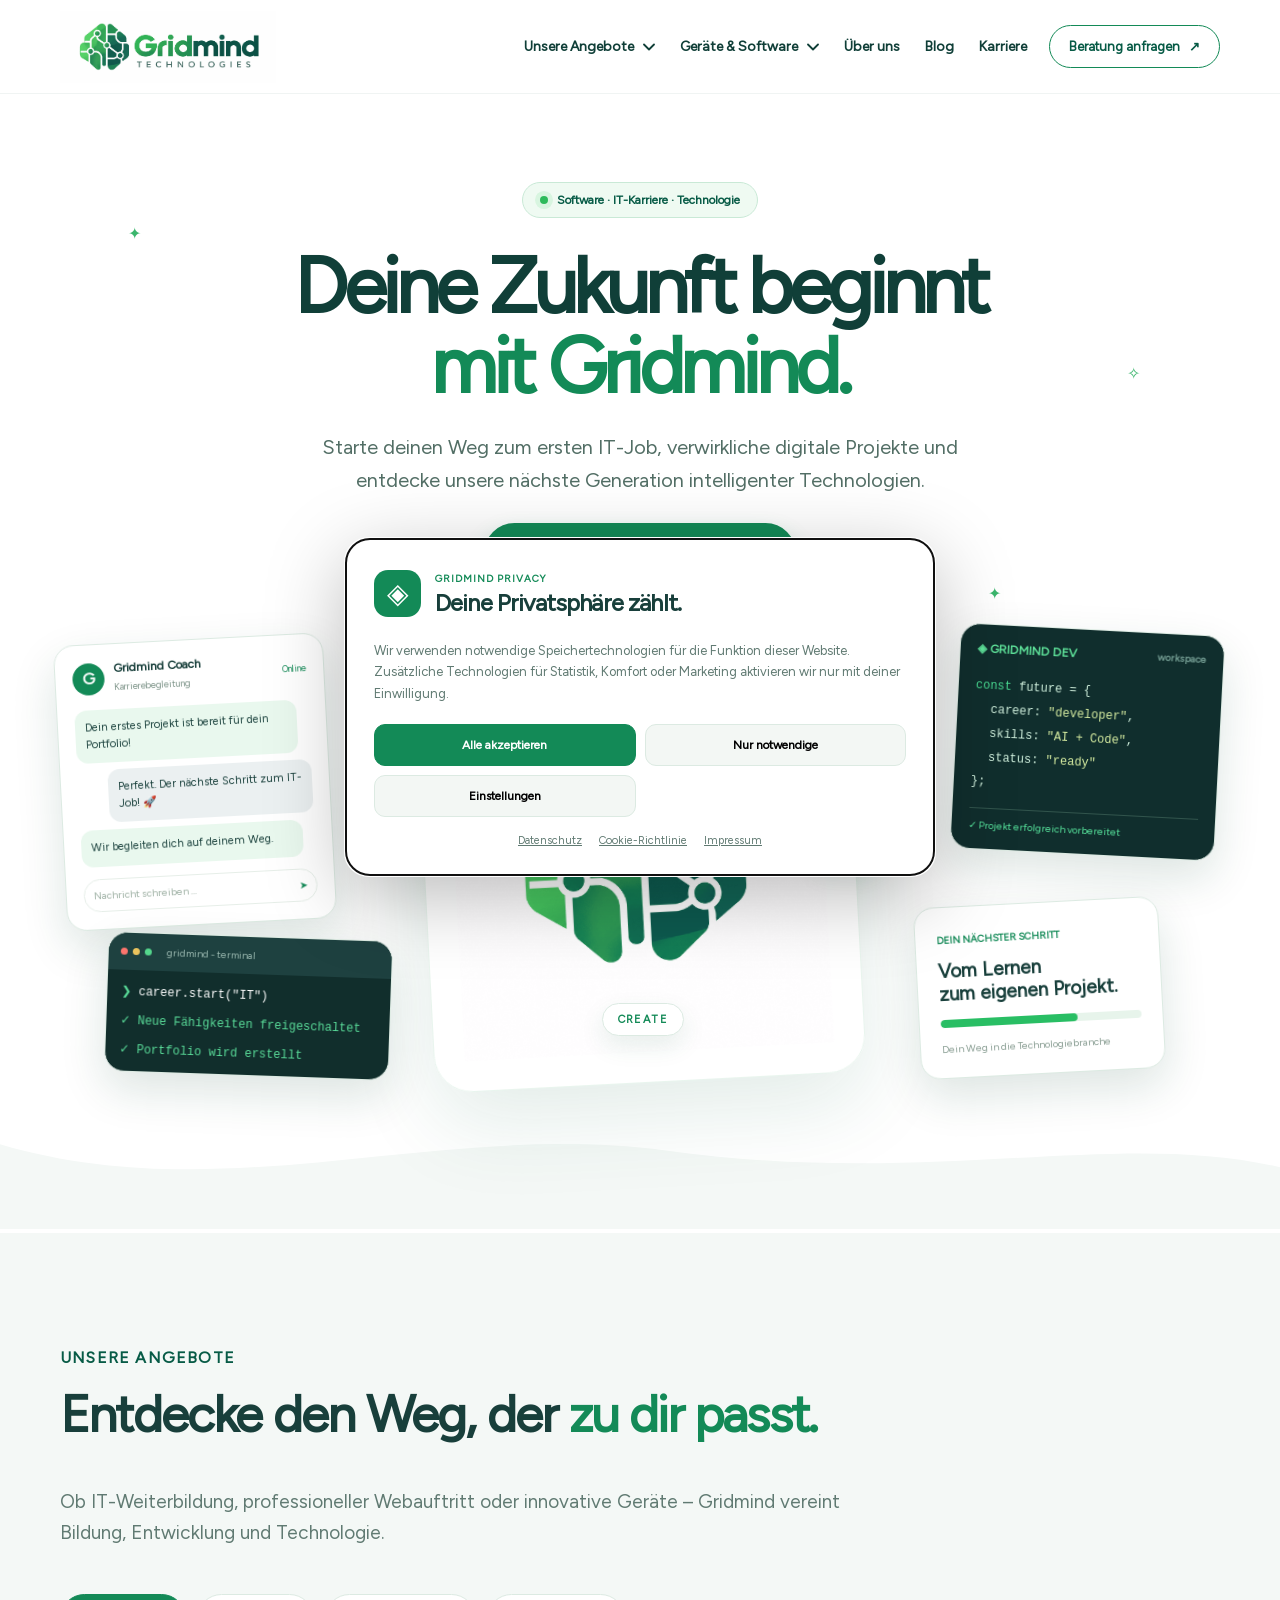
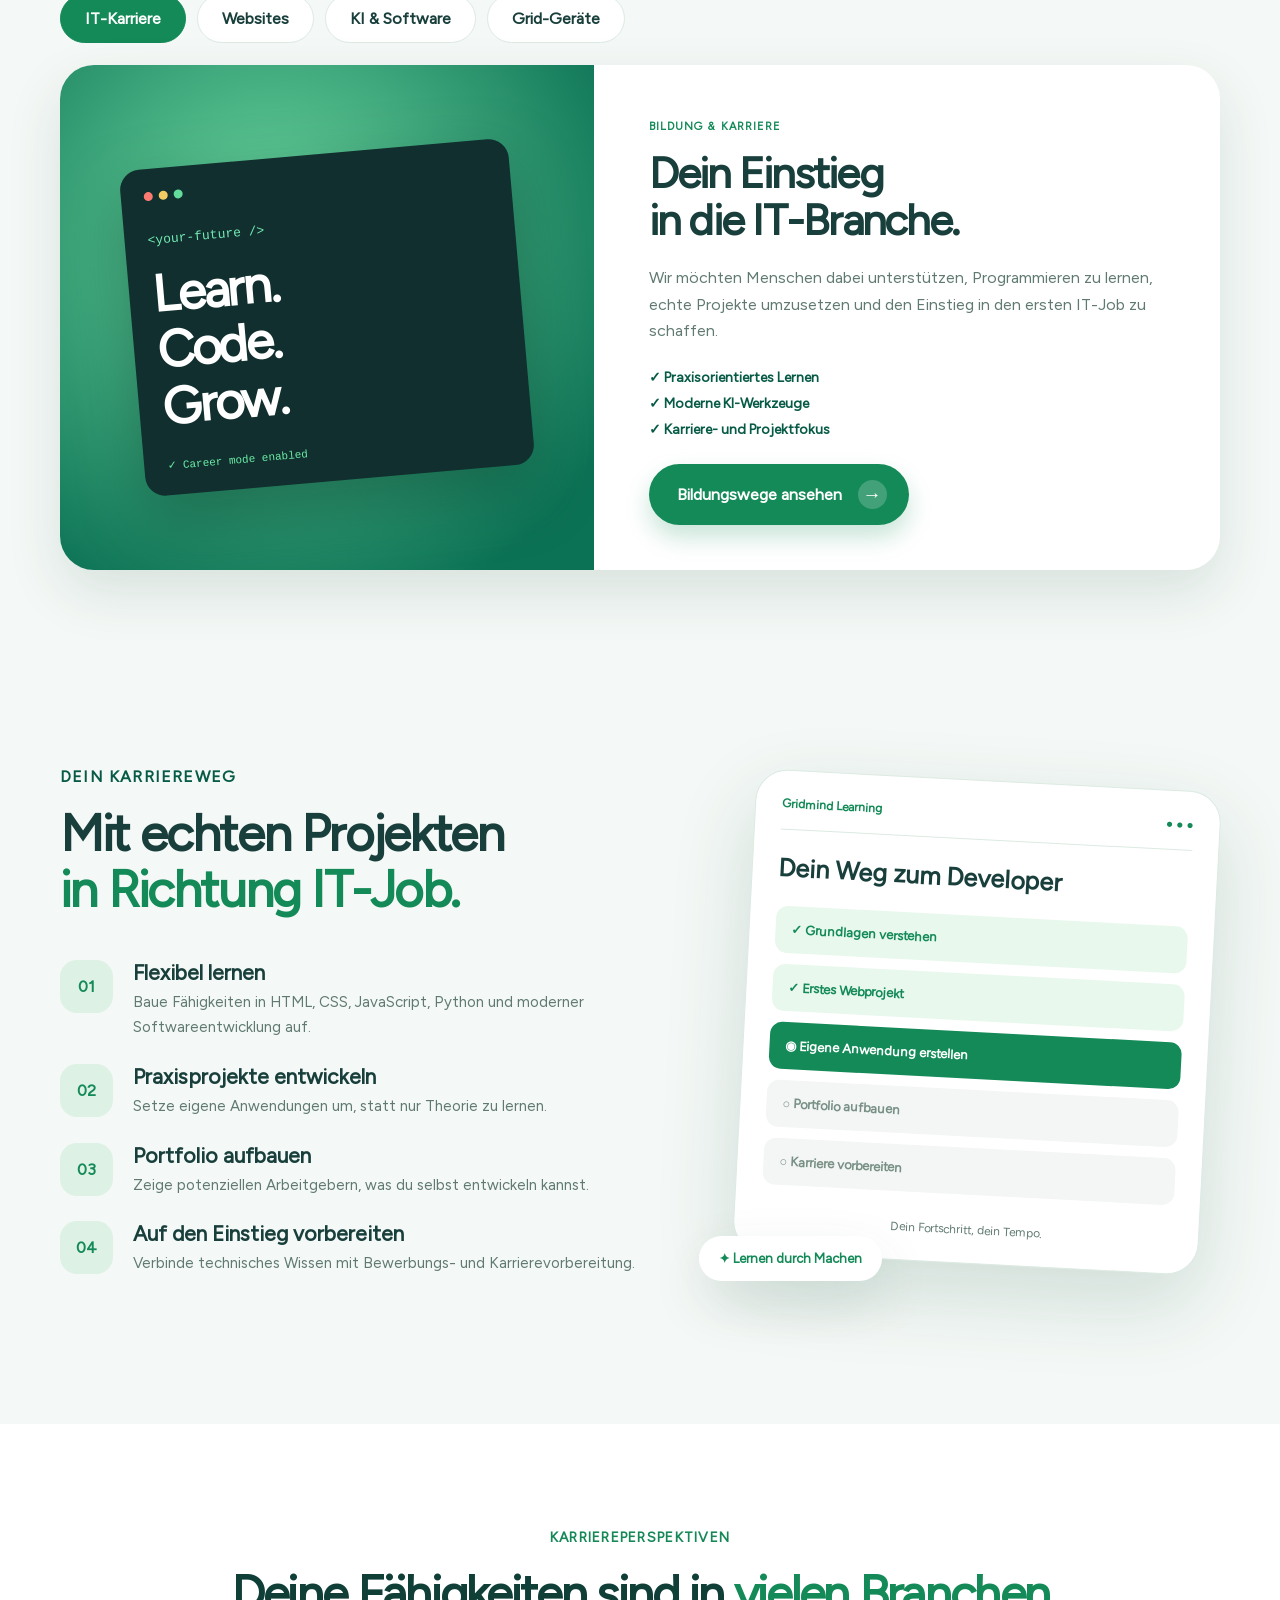
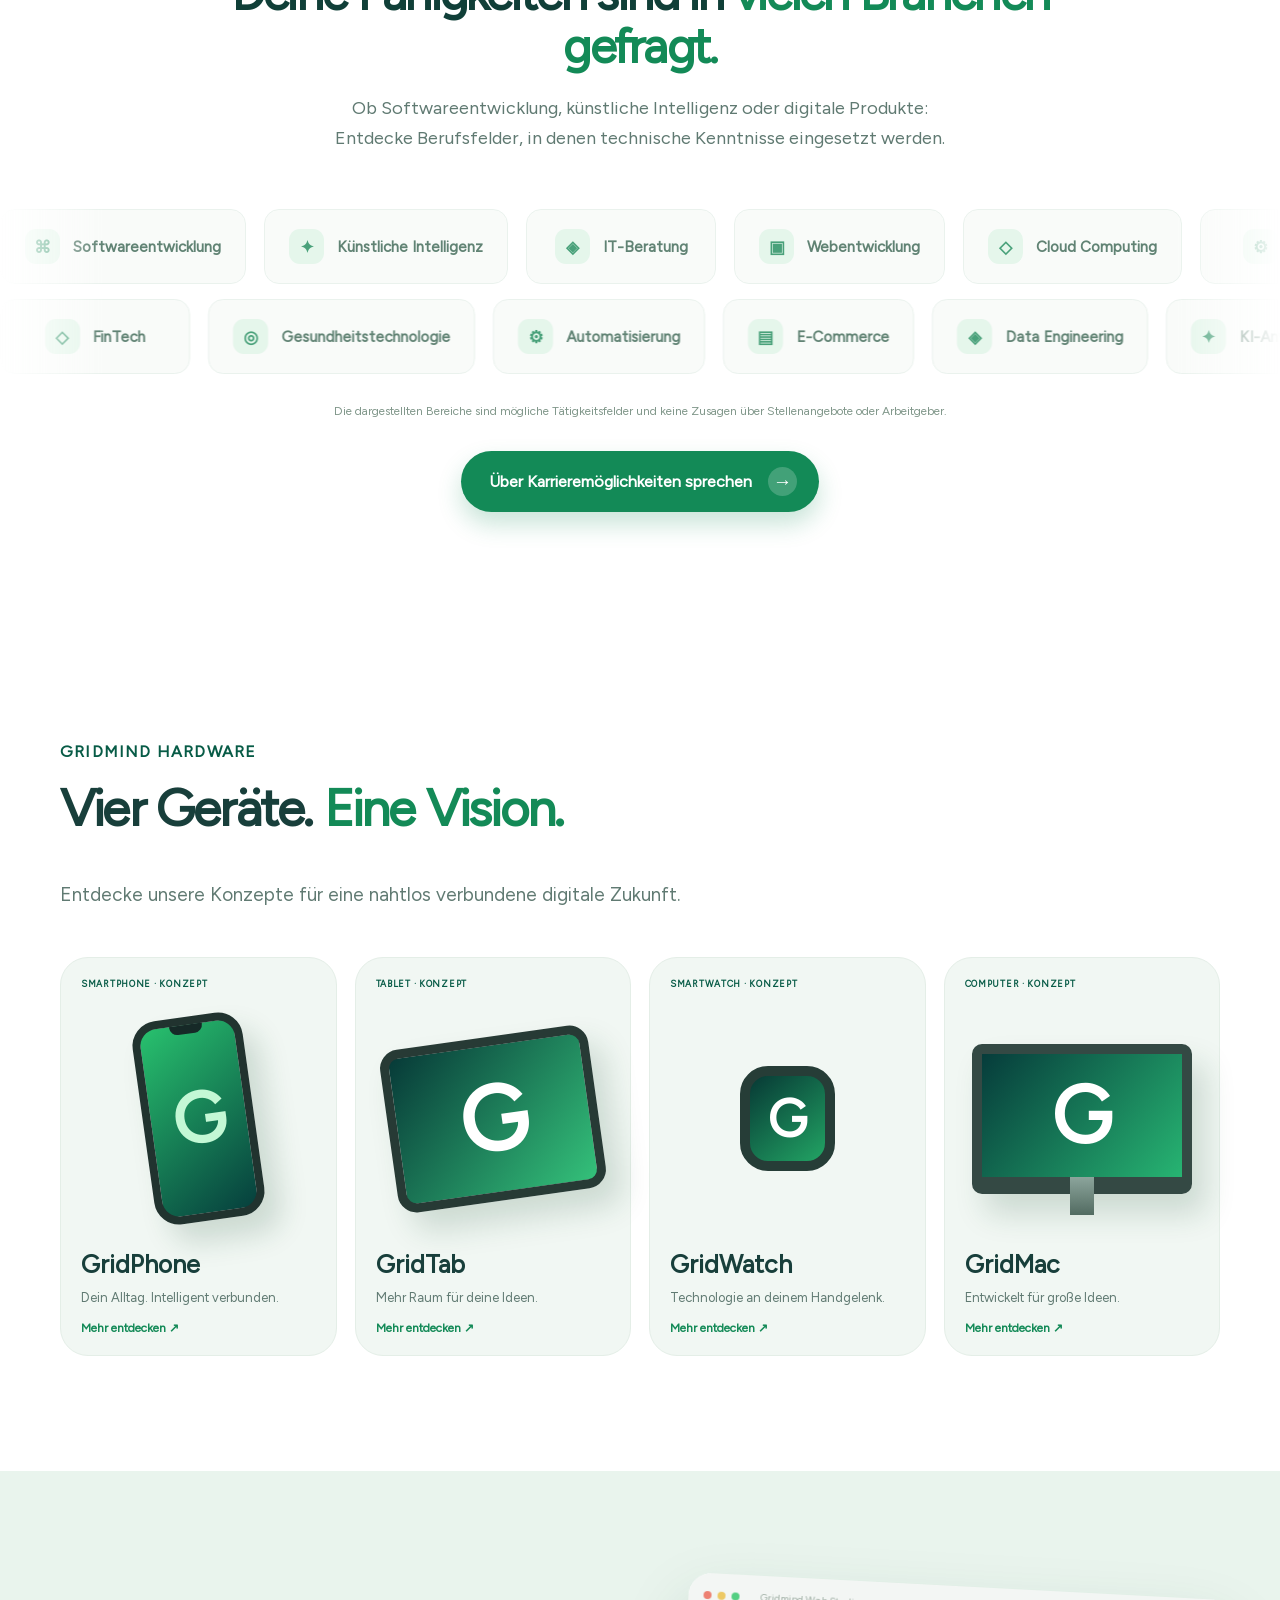
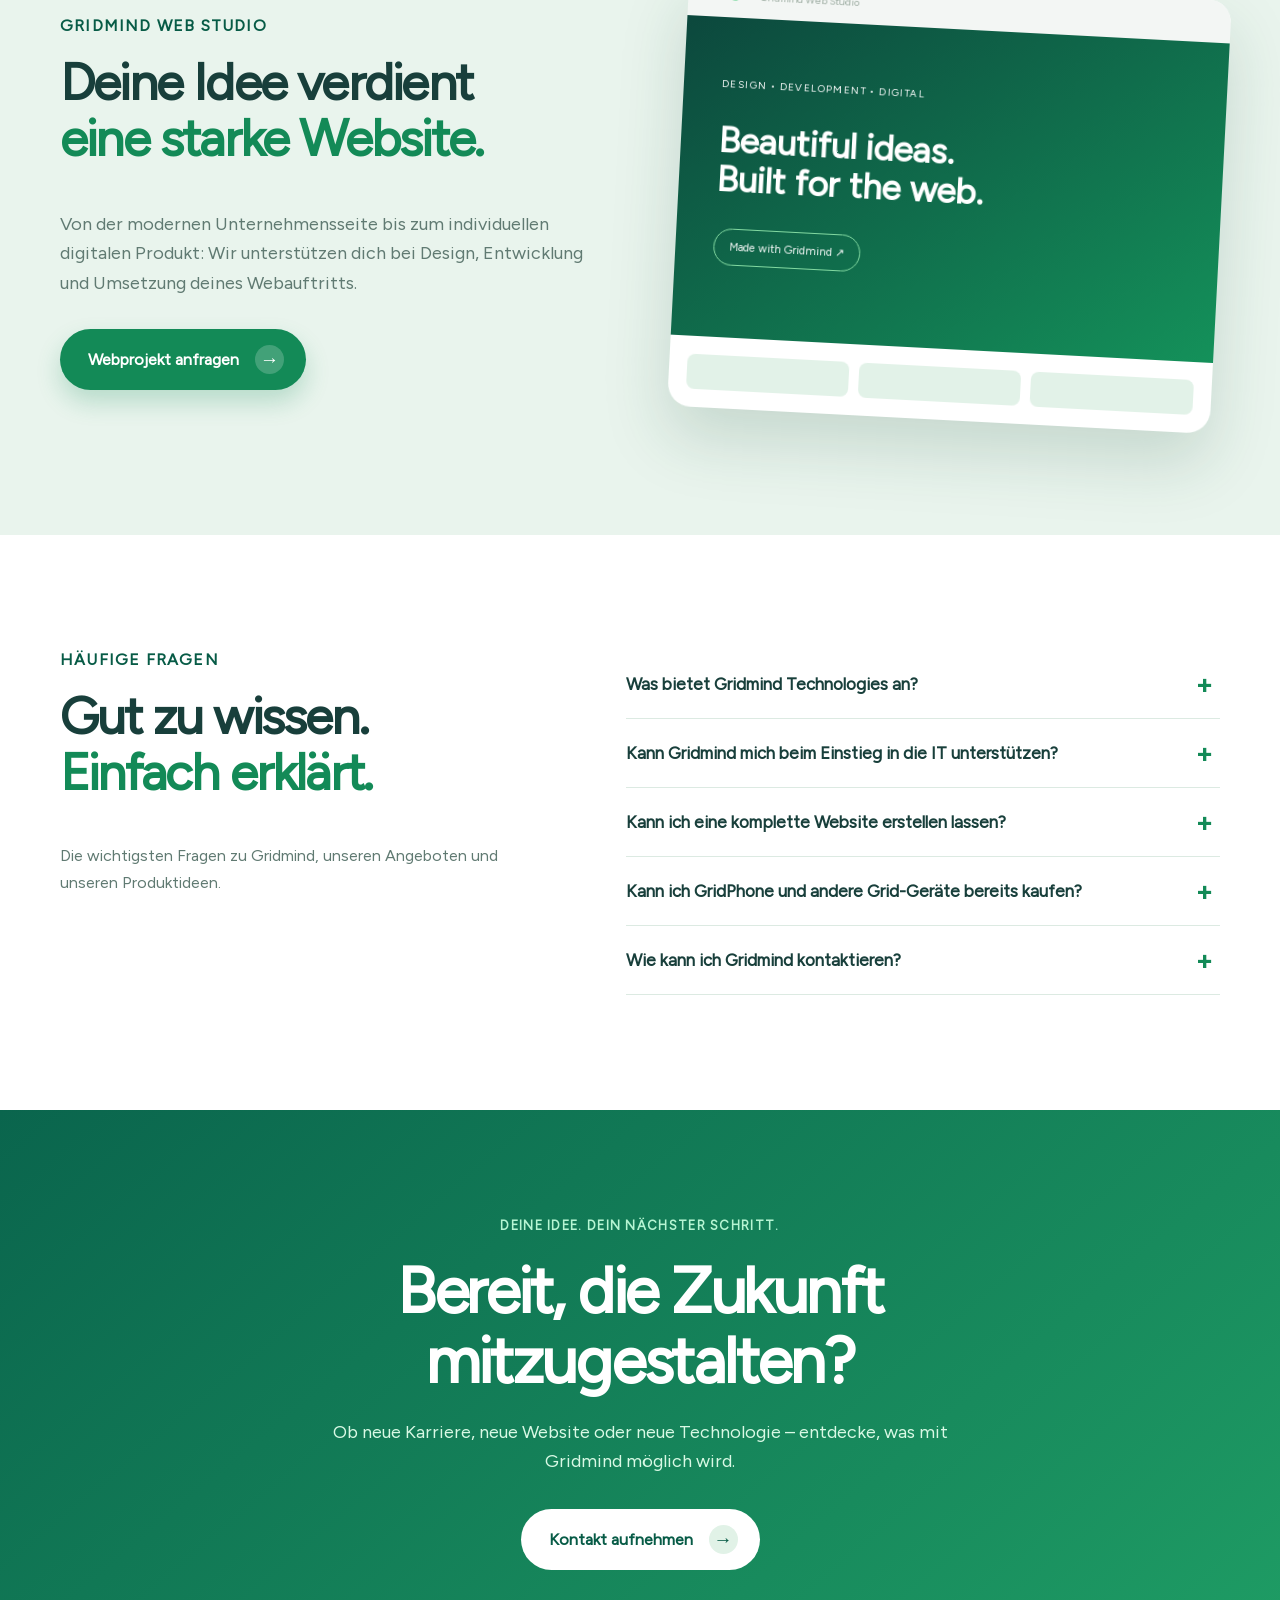
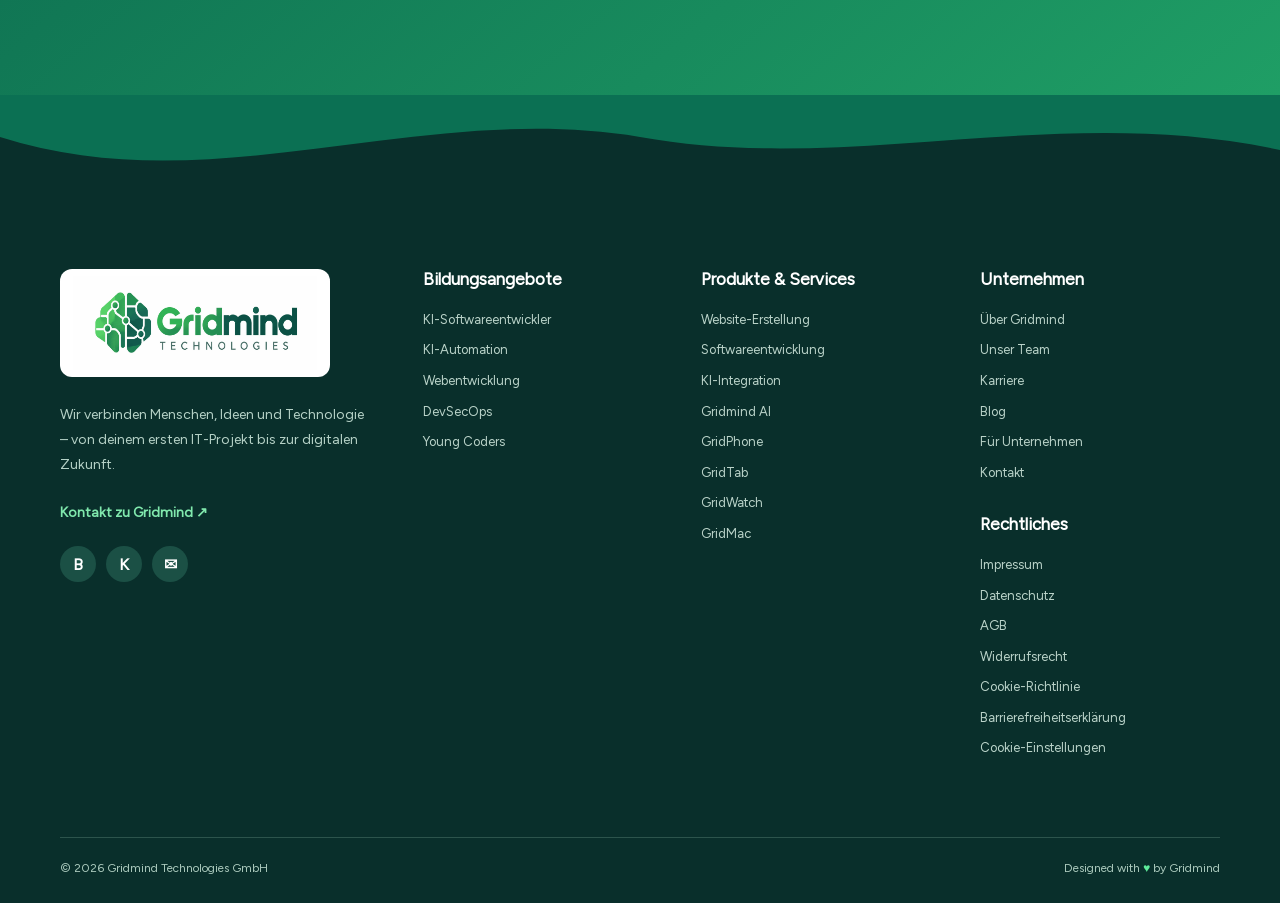
==== commit 0389a587: "4. Commit" ====
--- a/index.html
+++ b/index.html
@@ -194,7 +194,7 @@
         <div class="float-card terminal-card">
           <div class="terminal-title">
             <span class="traffic"><i></i><i></i><i></i></span>
-            gridmind — terminal
+            gridmind - terminal
           </div>
           <p><span>❯</span> career.start("IT")</p>
           <p class="terminal-success">✓ Neue Fähigkeiten freigeschaltet</p>
